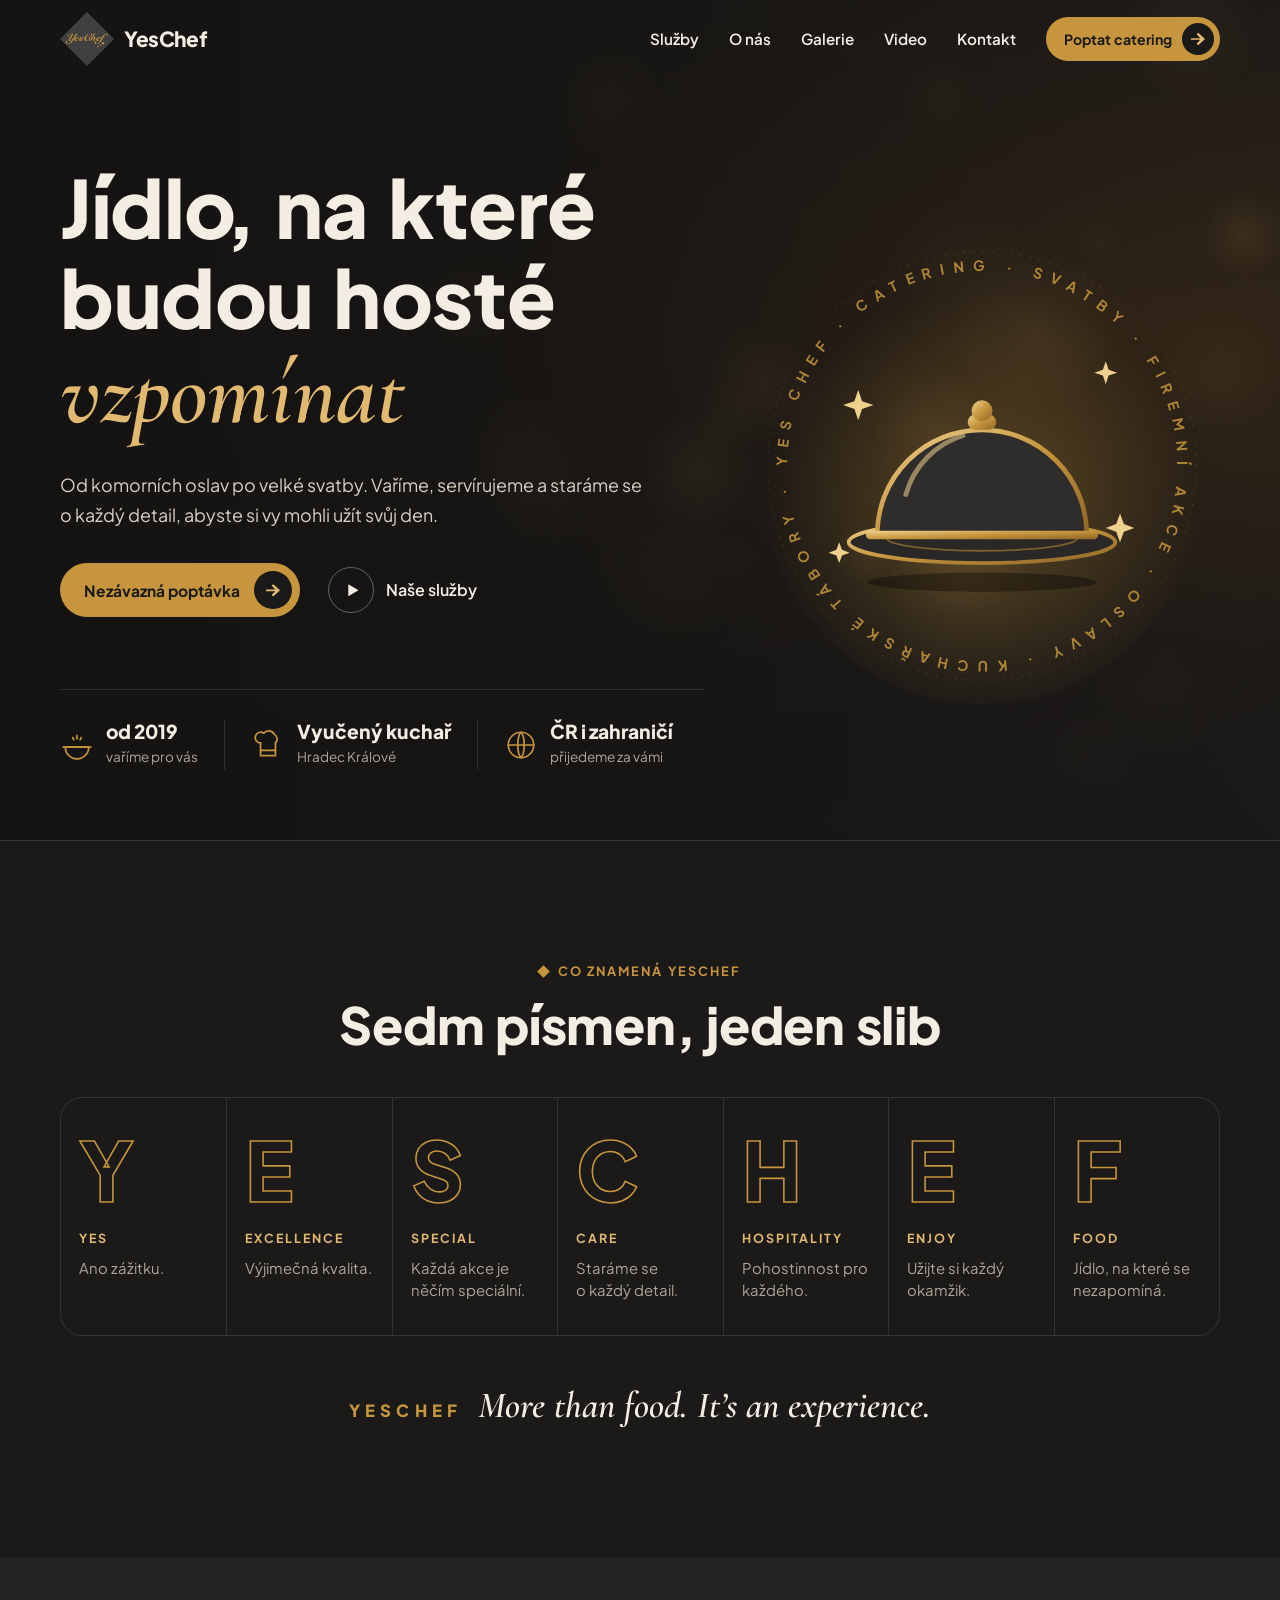
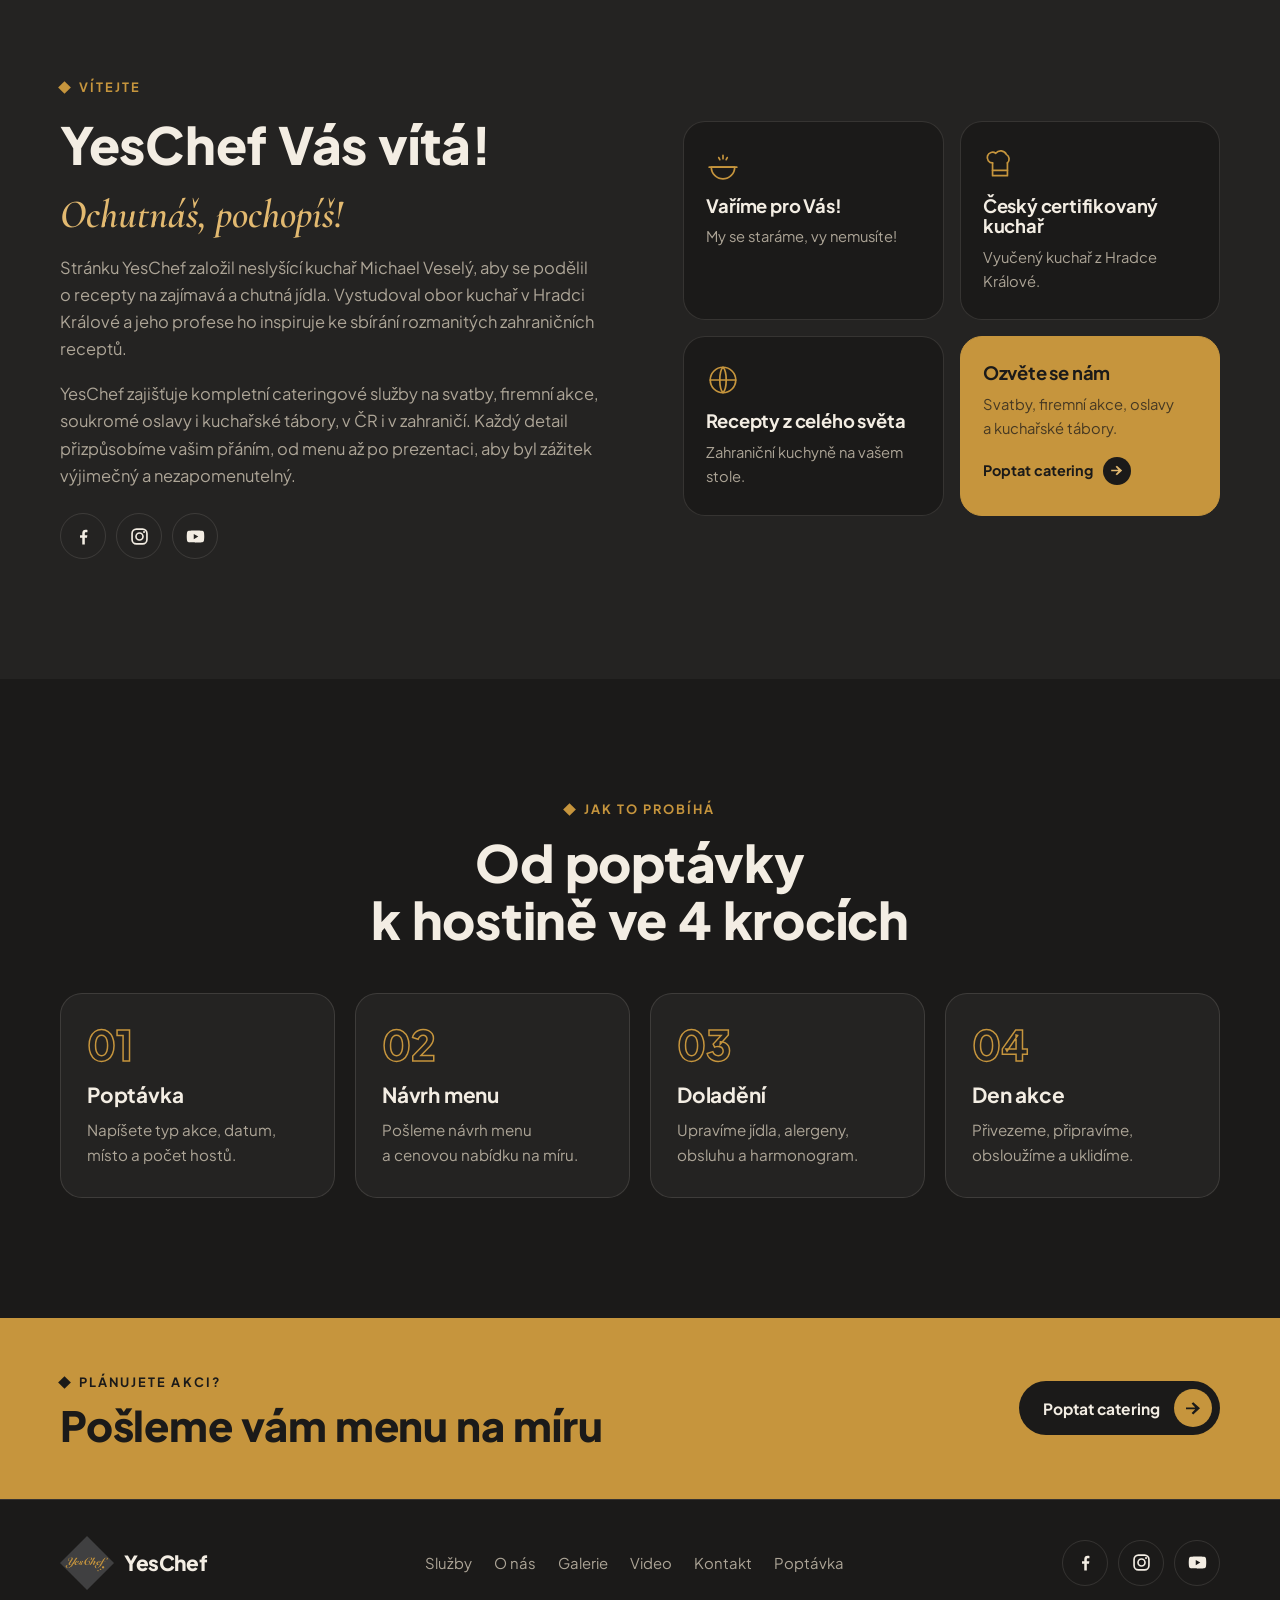
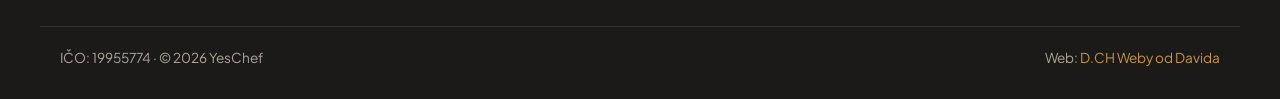
==== index.html @ bbd15ab7 "Add files via upload" ====
<!DOCTYPE html>
<html lang="cs">
<head>
<meta charset="UTF-8">
<meta name="viewport" content="width=device-width, initial-scale=1, viewport-fit=cover">
<title>YesChef – catering</title>
<meta name="description" content="YesChef – prémiový catering na svatby, firemní akce, soukromé oslavy a kuchařské tábory v ČR i v zahraničí. Šéfkuchař Michael Veselý.">
<link rel="icon" type="image/png" href="img/favicon.png">
<link rel="preconnect" href="https://fonts.googleapis.com">
<link rel="preconnect" href="https://fonts.gstatic.com" crossorigin>
<link rel="stylesheet" href="https://fonts.googleapis.com/css2?family=Plus+Jakarta+Sans:wght@400;500;600;700;800&family=Cormorant+Garamond:ital,wght@1,600&display=swap">
<link rel="stylesheet" href="style.css">
</head>
<body>
<header class="top" id="top">
  <div class="top-in">
    <a href="./" class="brand" aria-label="YesChef – úvod">
      <img src="img/logo.png" alt="YesChef logo" width="54" height="54">
      <span>YesChef</span>
    </a>
    <nav class="nav" id="nav">
      <a href="sluzby.html">Služby</a>
      <a href="o-nas.html">O&nbsp;nás</a>
      <a href="galerie.html">Galerie</a>
      <a href="video.html">Video</a>
      <a href="kontakt.html">Kontakt</a>
      <a href="poptavka.html" class="pill pill-sm nav-cta">Poptat catering <i class="arrow"></i></a>
    </nav>
    <button class="burger" id="burger" aria-label="Otevřít menu" aria-expanded="false" aria-controls="nav">
      <span></span><span></span><span></span>
    </button>
  </div>
</header>

<main>

  <!-- HERO -->
  <section class="hero" id="uvod">
    <canvas class="hero-glow" id="glow" aria-hidden="true"></canvas>
    <div class="hero-photo" role="img" aria-label="Raut YesChef"></div>
    <div class="hero-shade"></div>

    <div class="wrap hero-grid">
    <div class="hero-in">
      <h1>Jídlo<span class="comma">,</span> na které<br>budou hosté <span class="script">vzpomínat</span></h1>
      <p class="hero-lead">Od komorních oslav po velké svatby. Vaříme, servírujeme a&nbsp;staráme se o&nbsp;každý detail, abyste si vy mohli užít svůj den.</p>

      <div class="hero-actions">
        <a href="poptavka.html" class="pill">Nezávazná poptávka <i class="arrow"></i></a>
        <a href="sluzby.html" class="link-play"><span class="play"></span>Naše služby</a>
      </div>

      <ul class="stats">
        <li>
          <svg viewBox="0 0 32 32" aria-hidden="true"><path d="M5 18h22a11 11 0 0 1-22 0Z"/><path d="M16 7v3M12 9l1 2M20 9l-1 2M3 18h26"/></svg>
          <div><strong>od 2019</strong><span>vaříme pro vás</span></div>
        </li>
        <li>
          <svg viewBox="0 0 32 32" aria-hidden="true"><path d="M9 14a5 5 0 1 1 3-9 6 6 0 0 1 10 1 5 5 0 0 1 1 8"/><path d="M9 14v12h14V14"/><path d="M9 21h14"/></svg>
          <div><strong>Vyučený kuchař</strong><span>Hradec Králové</span></div>
        </li>
        <li>
          <svg viewBox="0 0 32 32" aria-hidden="true"><circle cx="16" cy="16" r="12"/><path d="M4 16h24M16 4c4 4 4 20 0 24M16 4c-4 4-4 20 0 24"/></svg>
          <div><strong>ČR i&nbsp;zahraničí</strong><span>přijedeme za vámi</span></div>
        </li>
      </ul>
    </div>

    <!-- Animovaná ilustrace: poklop se zvedá, z jídla stoupá pára -->
    <div class="hero-art" aria-hidden="true">
      <svg viewBox="0 0 500 500" class="art">
        <defs>
          <radialGradient id="artGlow" cx="50%" cy="55%" r="50%">
            <stop offset="0" stop-color="#C6953D" stop-opacity=".35"/>
            <stop offset="1" stop-color="#C6953D" stop-opacity="0"/>
          </radialGradient>
          <linearGradient id="artGold" x1="0" y1="0" x2="1" y2="1">
            <stop offset="0" stop-color="#F0D08F"/>
            <stop offset=".5" stop-color="#C6953D"/>
            <stop offset="1" stop-color="#8E6526"/>
          </linearGradient>
          <path id="ringPath" d="M250 250 m-205 0 a205 205 0 1 1 410 0 a205 205 0 1 1 -410 0"/>
        </defs>

        <circle cx="250" cy="270" r="230" fill="url(#artGlow)"/>

        <!-- Točící se nápis -->
        <g class="art-ring">
          <circle cx="250" cy="250" r="225" fill="none" stroke="#C6953D" stroke-opacity=".25" stroke-dasharray="2 8"/>
          <text font-family="Plus Jakarta Sans, Arial, sans-serif" font-size="15" font-weight="700" letter-spacing="7" fill="#C6953D" fill-opacity=".85">
            <textPath href="#ringPath" textLength="1270" lengthAdjust="spacing">YES CHEF · CATERING · SVATBY · FIREMNÍ AKCE · OSLAVY · KUCHAŘSKÉ TÁBORY · </textPath>
          </text>
        </g>

        <!-- Pára -->
        <g class="steam" fill="none" stroke="#F3EDE3" stroke-width="3" stroke-linecap="round">
          <path class="s1" d="M215 300 c-14 -22 14 -36 0 -58 c-14 -22 14 -36 0 -58"/>
          <path class="s2" d="M250 300 c-14 -22 14 -36 0 -58 c-14 -22 14 -36 0 -58"/>
          <path class="s3" d="M285 300 c-14 -22 14 -36 0 -58 c-14 -22 14 -36 0 -58"/>
        </g>

        <!-- Jídlo na talíři -->
        <g class="dish">
          <path d="M175 322 q75 -42 150 0 z" fill="url(#artGold)" opacity=".9"/>
          <circle cx="215" cy="312" r="7" fill="#F0D08F"/>
          <circle cx="252" cy="302" r="9" fill="#E2B970"/>
          <circle cx="288" cy="313" r="6" fill="#F0D08F"/>
          <path d="M232 300 q8 -16 18 -6 M262 296 q10 -14 18 -2" stroke="#7FA05A" stroke-width="3" fill="none" stroke-linecap="round"/>
        </g>

        <!-- Talíř -->
        <ellipse cx="250" cy="330" rx="140" ry="22" fill="#2a2827" stroke="url(#artGold)" stroke-width="4"/>
        <ellipse cx="250" cy="326" rx="100" ry="13" fill="none" stroke="#C6953D" stroke-opacity=".5" stroke-width="2"/>
        <ellipse cx="250" cy="372" rx="120" ry="10" fill="#000" opacity=".35"/>

        <!-- Poklop, který se zvedá -->
        <g class="cloche">
          <path d="M140 322 a110 110 0 0 1 220 0 z" fill="#2f2d2c" stroke="url(#artGold)" stroke-width="5" stroke-linejoin="round"/>
          <path d="M170 280 a90 90 0 0 1 60 -62" fill="none" stroke="#F0D08F" stroke-opacity=".55" stroke-width="5" stroke-linecap="round"/>
          <rect x="235" y="196" width="30" height="16" rx="8" fill="url(#artGold)"/>
          <circle cx="250" cy="192" r="11" fill="url(#artGold)"/>
          <rect x="128" y="318" width="244" height="9" rx="4.5" fill="url(#artGold)"/>
        </g>

        <!-- Třpytky -->
        <g fill="#F0D08F" class="sparks">
          <path class="k1" d="M120 170 l4 12 12 4 -12 4 -4 12 -4 -12 -12 -4 12 -4z"/>
          <path class="k2" d="M380 140 l3 9 9 3 -9 3 -3 9 -3 -9 -9 -3 9 -3z"/>
          <path class="k3" d="M395 300 l4 11 11 4 -11 4 -4 11 -4 -11 -11 -4 11 -4z"/>
          <path class="k4" d="M100 330 l3 8 8 3 -8 3 -3 8 -3 -8 -8 -3 8 -3z"/>
        </g>
      </svg>
    </div>
    </div>
  </section>

  <!-- YESCHEF: co znamená každé písmeno -->
  <section class="section acro" id="yeschef">
    <div class="wrap">
      <div class="head head-center">
        <p class="kicker">Co znamená YesChef</p>
        <h2>Sedm písmen, jeden slib</h2>
      </div>
      <ol class="ac-list">
        <li class="ac-item" style="--i:0">
          <span class="ac-letter" aria-hidden="true">Y</span>
          <span class="ac-word">Yes</span>
          <span class="ac-text">Ano zážitku.</span>
        </li>
        <li class="ac-item" style="--i:1">
          <span class="ac-letter" aria-hidden="true">E</span>
          <span class="ac-word">Excellence</span>
          <span class="ac-text">Výjimečná kvalita.</span>
        </li>
        <li class="ac-item" style="--i:2">
          <span class="ac-letter" aria-hidden="true">S</span>
          <span class="ac-word">Special</span>
          <span class="ac-text">Každá akce je něčím speciální.</span>
        </li>
        <li class="ac-item" style="--i:3">
          <span class="ac-letter" aria-hidden="true">C</span>
          <span class="ac-word">Care</span>
          <span class="ac-text">Staráme se o&nbsp;každý detail.</span>
        </li>
        <li class="ac-item" style="--i:4">
          <span class="ac-letter" aria-hidden="true">H</span>
          <span class="ac-word">Hospitality</span>
          <span class="ac-text">Pohostinnost pro každého.</span>
        </li>
        <li class="ac-item" style="--i:5">
          <span class="ac-letter" aria-hidden="true">E</span>
          <span class="ac-word">Enjoy</span>
          <span class="ac-text">Užijte si každý okamžik.</span>
        </li>
        <li class="ac-item" style="--i:6">
          <span class="ac-letter" aria-hidden="true">F</span>
          <span class="ac-word">Food</span>
          <span class="ac-text">Jídlo, na které se nezapomíná.</span>
        </li>
      </ol>
      <p class="ac-claim"><strong>YESCHEF</strong> <span>More than food. It’s an experience.</span></p>
    </div>
  </section>

  <!-- VÍTEJTE: informace z původního webu -->
  <section class="section section-dark" id="vitejte">
    <div class="wrap welcome">
      <div class="welcome-text">
        <p class="kicker">Vítejte</p>
        <h2>YesChef Vás vítá!</h2>
        <p class="welcome-slogan">Ochutnáš, pochopíš!</p>
        <p>Stránku YesChef založil neslyšící kuchař Michael Veselý, aby se podělil o&nbsp;recepty na zajímavá a&nbsp;chutná jídla. Vystudoval obor kuchař v&nbsp;Hradci Králové a&nbsp;jeho profese ho inspiruje ke sbírání rozmanitých zahraničních receptů.</p>
        <p>YesChef zajišťuje kompletní cateringové služby na svatby, firemní akce, soukromé oslavy i&nbsp;kuchařské tábory, v&nbsp;ČR i&nbsp;v&nbsp;zahraničí. Každý detail přizpůsobíme vašim přáním, od menu až po prezentaci, aby byl zážitek výjimečný a&nbsp;nezapomenutelný.</p>
        <div class="socials">
          <a href="https://www.facebook.com/YesChef.Czech/" target="_blank" rel="noopener" class="social" aria-label="Facebook" title="Facebook"><svg viewBox="0 0 24 24" aria-hidden="true"><path fill="currentColor" d="M13.5 21v-7.5h2.5l.4-3h-2.9V8.7c0-.9.3-1.5 1.5-1.5h1.5V4.5c-.3 0-1.2-.1-2.2-.1-2.2 0-3.7 1.3-3.7 3.8v2.3H8v3h2.6V21h2.9z"/></svg></a>
          <a href="https://www.instagram.com/yeschef_czech/" target="_blank" rel="noopener" class="social" aria-label="Instagram" title="Instagram"><svg viewBox="0 0 24 24" aria-hidden="true"><rect x="3.5" y="3.5" width="17" height="17" rx="5" fill="none" stroke="currentColor" stroke-width="1.9"/><circle cx="12" cy="12" r="4" fill="none" stroke="currentColor" stroke-width="1.9"/><circle cx="17.2" cy="6.8" r="1.2" fill="currentColor"/></svg></a>
          <a href="https://www.youtube.com/@yeschefczech7193" target="_blank" rel="noopener" class="social" aria-label="YouTube" title="YouTube"><svg viewBox="0 0 24 24" aria-hidden="true"><path fill="currentColor" d="M21.6 7.2c-.2-.9-.9-1.6-1.8-1.8C18.2 5 12 5 12 5s-6.2 0-7.8.4c-.9.2-1.6.9-1.8 1.8C2 8.8 2 12 2 12s0 3.2.4 4.8c.2.9.9 1.6 1.8 1.8 1.6.4 7.8.4 7.8.4s6.2 0 7.8-.4c.9-.2 1.6-.9 1.8-1.8.4-1.6.4-4.8.4-4.8s0-3.2-.4-4.8zM10 15V9l5.2 3L10 15z"/></svg></a>
        </div>
      </div>
      <div class="welcome-cards">
        <div class="wcard">
          <svg viewBox="0 0 32 32" aria-hidden="true"><path d="M5 18h22a11 11 0 0 1-22 0Z"/><path d="M16 7v3M12 9l1 2M20 9l-1 2M3 18h26"/></svg>
          <h3>Vaříme pro Vás!</h3>
          <p>My se staráme, vy nemusíte!</p>
        </div>
        <div class="wcard">
          <svg viewBox="0 0 32 32" aria-hidden="true"><path d="M9 14a5 5 0 1 1 3-9 6 6 0 0 1 10 1 5 5 0 0 1 1 8"/><path d="M9 14v12h14V14"/><path d="M9 21h14"/></svg>
          <h3>Český certifikovaný kuchař</h3>
          <p>Vyučený kuchař z&nbsp;Hradce Králové.</p>
        </div>
        <div class="wcard">
          <svg viewBox="0 0 32 32" aria-hidden="true"><circle cx="16" cy="16" r="12"/><path d="M4 16h24M16 4c4 4 4 20 0 24M16 4c-4 4-4 20 0 24"/></svg>
          <h3>Recepty z&nbsp;celého světa</h3>
          <p>Zahraniční kuchyně na vašem stole.</p>
        </div>
        <a href="poptavka.html" class="wcard wcard-gold">
          <h3>Ozvěte se nám</h3>
          <p>Svatby, firemní akce, oslavy a&nbsp;kuchařské tábory.</p>
          <span class="card-more">Poptat catering <i class="arrow"></i></span>
        </a>
      </div>
    </div>
  </section>

  <!-- JAK TO PROBÍHÁ -->
  <section class="section" id="postup">
    <div class="wrap">
      <div class="head head-center">
        <p class="kicker">Jak to probíhá</p>
        <h2>Od poptávky k&nbsp;hostině ve 4&nbsp;krocích</h2>
      </div>
      <ol class="steps">
        <li><span class="step-n">01</span><h3>Poptávka</h3><p>Napíšete typ akce, datum, místo a&nbsp;počet hostů.</p></li>
        <li><span class="step-n">02</span><h3>Návrh menu</h3><p>Pošleme návrh menu a&nbsp;cenovou nabídku na míru.</p></li>
        <li><span class="step-n">03</span><h3>Doladění</h3><p>Upravíme jídla, alergeny, obsluhu a&nbsp;harmonogram.</p></li>
        <li><span class="step-n">04</span><h3>Den akce</h3><p>Přivezeme, připravíme, obsloužíme a&nbsp;uklidíme.</p></li>
      </ol>
    </div>
  </section>

  <!-- VÝZVA K POPTÁVCE -->
  <section class="cta-strip">
    <div class="wrap cta-strip-in">
      <div>
        <p class="kicker">Plánujete akci?</p>
        <h2>Pošleme vám menu na míru</h2>
      </div>
      <a href="poptavka.html" class="pill">Poptat catering <i class="arrow"></i></a>
    </div>
  </section>

</main>

<footer class="foot">
  <div class="wrap foot-in">
    <a href="./" class="brand"><img src="img/logo.png" alt="YesChef" width="54" height="54"><span>YesChef</span></a>
    <nav class="foot-pages" aria-label="Stránky">
      <a href="sluzby.html">Služby</a>
      <a href="o-nas.html">O&nbsp;nás</a>
      <a href="galerie.html">Galerie</a>
      <a href="video.html">Video</a>
      <a href="kontakt.html">Kontakt</a>
      <a href="poptavka.html">Poptávka</a>
    </nav>
    <nav class="foot-links" aria-label="Sociální sítě">
      <a href="https://www.facebook.com/YesChef.Czech/" target="_blank" rel="noopener" class="social" aria-label="Facebook" title="Facebook"><svg viewBox="0 0 24 24" aria-hidden="true"><path fill="currentColor" d="M13.5 21v-7.5h2.5l.4-3h-2.9V8.7c0-.9.3-1.5 1.5-1.5h1.5V4.5c-.3 0-1.2-.1-2.2-.1-2.2 0-3.7 1.3-3.7 3.8v2.3H8v3h2.6V21h2.9z"/></svg></a>
      <a href="https://www.instagram.com/yeschef_czech/" target="_blank" rel="noopener" class="social" aria-label="Instagram" title="Instagram"><svg viewBox="0 0 24 24" aria-hidden="true"><rect x="3.5" y="3.5" width="17" height="17" rx="5" fill="none" stroke="currentColor" stroke-width="1.9"/><circle cx="12" cy="12" r="4" fill="none" stroke="currentColor" stroke-width="1.9"/><circle cx="17.2" cy="6.8" r="1.2" fill="currentColor"/></svg></a>
      <a href="https://www.youtube.com/@yeschefczech7193" target="_blank" rel="noopener" class="social" aria-label="YouTube" title="YouTube"><svg viewBox="0 0 24 24" aria-hidden="true"><path fill="currentColor" d="M21.6 7.2c-.2-.9-.9-1.6-1.8-1.8C18.2 5 12 5 12 5s-6.2 0-7.8.4c-.9.2-1.6.9-1.8 1.8C2 8.8 2 12 2 12s0 3.2.4 4.8c.2.9.9 1.6 1.8 1.8 1.6.4 7.8.4 7.8.4s6.2 0 7.8-.4c.9-.2 1.6-.9 1.8-1.8.4-1.6.4-4.8.4-4.8s0-3.2-.4-4.8zM10 15V9l5.2 3L10 15z"/></svg></a>
    </nav>
  </div>
  <div class="wrap foot-bottom">
    <p>IČO: 19955774 · © <span id="year">2026</span> YesChef</p>
    <p>Web: <a href="https://dchweby.cz" target="_blank" rel="noopener">D.CH Weby od Davida</a></p>
  </div>
</footer>

<script src="script.js"></script>
</body>
</html>
---- style.css ----
/* YesChef – prémiový catering. Barvy z loga: grafit a zlatá.
   Layout: hero přes celou šířku s fotkou, střídání tmavých pásů,
   zaoblená zlatá tlačítka se šipkou. Jeden tmavý vzhled. */
:root {
  --night: #1B1A19;      /* nejtmavší pozadí */
  --char: #242322;       /* sekce */
  --slate: #404041;      /* šedá z loga */
  --gold: #C6953D;       /* zlatá z loga */
  --gold-hi: #E2B970;
  --cream: #F3EDE3;      /* text */
  --muted: #ADA597;
  --line: rgba(243, 237, 227, .12);
  --font: "Plus Jakarta Sans", "Segoe UI", Roboto, Arial, sans-serif;
  --script: "Cormorant Garamond", Georgia, serif;
  --r: 22px;
  color-scheme: dark;
}

* { box-sizing: border-box; }
html { scroll-behavior: smooth; scroll-padding-top: 80px; }
body {
  margin: 0; background: var(--night); color: var(--cream);
  font-family: var(--font); font-size: 1rem; line-height: 1.65;
}
body::before {
  content: ""; position: fixed; inset: 0 0 auto;
  height: env(safe-area-inset-top, 0px); z-index: 60; background: var(--night);
}
img { max-width: 100%; display: block; }
a { color: inherit; }
h1, h2, h3 { margin: 0; line-height: 1.12; text-wrap: balance; font-weight: 800; letter-spacing: -.005em; }
h1 { font-size: clamp(2.6rem, 6.4vw, 5rem); }
h2 { font-size: clamp(2rem, 4.2vw, 3.2rem); }
h3 { font-size: 1.3rem; font-weight: 700; letter-spacing: -.01em; }
p { margin: 0; }

.wrap {
  max-width: 1200px; margin: 0 auto;
  padding-left: max(20px, env(safe-area-inset-left, 0px));
  padding-right: max(20px, env(safe-area-inset-right, 0px));
}
.script { font-family: var(--script); font-style: italic; font-weight: 600; color: var(--gold-hi); font-size: 1.15em; letter-spacing: 0; }
.kicker {
  display: inline-flex; align-items: center; gap: 10px;
  font-size: .8rem; font-weight: 700; letter-spacing: .16em; text-transform: uppercase; color: var(--gold);
}
.kicker::before { content: ""; width: 9px; height: 9px; background: var(--gold); transform: rotate(45deg); }

/* Tlačítka */
.pill {
  display: inline-flex; align-items: center; gap: 14px;
  padding: 8px 8px 8px 24px; border-radius: 999px; border: 0;
  background: var(--gold); color: var(--night);
  font: 700 .97rem/1 var(--font); text-decoration: none; cursor: pointer;
  transition: background .25s, transform .25s;
}
.pill .arrow {
  width: 38px; height: 38px; border-radius: 50%; background: var(--night);
  display: grid; place-items: center; flex: none; transition: transform .3s;
}
.pill .arrow::after {
  content: ""; width: 14px; height: 14px;
  background: var(--gold-hi);
  clip-path: polygon(0 44%, 66% 44%, 40% 16%, 52% 6%, 100% 50%, 52% 94%, 40% 84%, 66% 56%, 0 56%);
}
.pill:hover { background: var(--gold-hi); }
.pill:hover .arrow { transform: rotate(-45deg); }
.pill-sm { padding: 6px 6px 6px 18px; font-size: .88rem; gap: 10px; }
.pill-sm .arrow { width: 32px; height: 32px; }
.pill-ghost { background: transparent; color: var(--cream); border: 1px solid var(--line); }
.pill-ghost .arrow { background: var(--gold); }
.pill-ghost .arrow::after { background: var(--night); }
.pill-ghost:hover { background: rgba(243,237,227,.06); }
:focus-visible { outline: 2px solid var(--gold-hi); outline-offset: 3px; }

/* Hlavička */
.top {
  position: fixed; top: env(safe-area-inset-top, 0px); left: 0; right: 0; z-index: 50;
  border-bottom: 1px solid transparent;
  transition: background .3s, border-color .3s;
}
.top.scrolled { background: rgba(27, 26, 25, .9); backdrop-filter: blur(10px); border-color: var(--line); }
.top-in {
  max-width: 1200px; margin: 0 auto; padding-block: 12px;
  padding-left: max(20px, env(safe-area-inset-left, 0px));
  padding-right: max(20px, env(safe-area-inset-right, 0px));
  display: flex; align-items: center; justify-content: space-between; gap: 20px;
}
.brand { display: flex; align-items: center; gap: 10px; text-decoration: none; font-weight: 800; font-size: 1.3rem; letter-spacing: -.02em; }
.brand img { width: 54px; height: 54px; }
.nav { display: flex; align-items: center; gap: 30px; }
.nav a:not(.pill) { text-decoration: none; font-weight: 600; font-size: .95rem; transition: color .2s; }
.nav a:not(.pill):hover { color: var(--gold-hi); }
.burger { display: none; background: none; border: 0; padding: 8px; cursor: pointer; }
.burger span { display: block; width: 26px; height: 2px; background: var(--cream); margin: 6px 0; transition: transform .25s, opacity .25s; }

/* Hero */
.hero {
  position: relative; overflow: hidden; isolation: isolate;
  padding-block: clamp(130px, 18vh, 190px) 70px;
  background: radial-gradient(120% 90% at 85% 40%, #3a2a17 0%, #201c18 45%, var(--night) 75%);
}
.hero-glow { position: absolute; inset: 0; width: 100%; height: 100%; z-index: -3; }
.hero-photo {
  position: absolute; inset: 0; z-index: -2;
  background: url("img/hero.jpg") center / cover no-repeat;
}
.hero-shade {
  position: absolute; inset: 0; z-index: -1;
  background:
    linear-gradient(90deg, rgba(20,19,18,.94) 0%, rgba(20,19,18,.75) 42%, rgba(20,19,18,.15) 100%),
    linear-gradient(0deg, var(--night) 0%, transparent 30%);
}
.hero-grid { display: grid; grid-template-columns: 1.15fr .85fr; gap: 40px; align-items: center; }
.hero-in { display: grid; gap: 26px; justify-items: start; min-width: 0; }

/* Animovaná ilustrace v úvodu */
.hero-art { position: relative; width: 100%; max-width: 520px; justify-self: end; }
.art { width: 100%; height: auto; display: block; overflow: visible; }
.art-ring { transform-box: view-box; transform-origin: 250px 250px; animation: spin 40s linear infinite; }
.cloche { transform-box: fill-box; transform-origin: 100% 100%; animation: lift 6s ease-in-out infinite; }
.steam path { stroke-dasharray: 140; opacity: 0; animation: steam 6s ease-in-out infinite; }
.steam .s2 { animation-delay: .25s; }
.steam .s3 { animation-delay: .5s; }
.sparks path { transform-box: fill-box; transform-origin: center; animation: twinkle 3s ease-in-out infinite; }
.sparks .k2 { animation-delay: .8s; }
.sparks .k3 { animation-delay: 1.6s; }
.sparks .k4 { animation-delay: 2.2s; }
.art-logo {
  position: absolute; width: 22%; left: 4%; bottom: 6%;
  filter: drop-shadow(0 10px 24px rgba(0,0,0,.5));
  animation: float 5s ease-in-out infinite;
}
@keyframes spin { to { transform: rotate(360deg); } }
@keyframes lift {
  0%, 12%   { transform: translate(0, 0) rotate(0); }
  28%, 70%  { transform: translate(18px, -96px) rotate(14deg); }
  86%, 100% { transform: translate(0, 0) rotate(0); }
}
@keyframes steam {
  0%, 22%  { opacity: 0; transform: translateY(14px); stroke-dashoffset: 140; }
  40%      { opacity: .75; stroke-dashoffset: 0; }
  68%      { opacity: .5; transform: translateY(-34px); stroke-dashoffset: 0; }
  80%, 100%{ opacity: 0; transform: translateY(-50px); stroke-dashoffset: 0; }
}
@keyframes twinkle { 0%, 100% { transform: scale(.5); opacity: .3; } 50% { transform: scale(1.15); opacity: 1; } }
@keyframes float { 0%, 100% { transform: translateY(0); } 50% { transform: translateY(-10px); } }
.hero-in h1 { max-width: 13em; }
.tag {
  display: inline-flex; align-items: center; gap: 8px;
  padding: 7px 14px 7px 8px; border-radius: 999px;
  background: rgba(243,237,227,.08); border: 1px solid var(--line);
  font-size: .82rem; font-weight: 600;
}
.tag img { width: 18px; height: 18px; }
.hero-lead { font-size: 1.12rem; color: #D6CFC3; max-width: 34em; }
.hero-actions { display: flex; flex-wrap: wrap; align-items: center; gap: 28px; margin-top: 8px; }
.link-play { display: inline-flex; align-items: center; gap: 12px; font-weight: 600; text-decoration: none; }
.link-play .play {
  width: 46px; height: 46px; border-radius: 50%; border: 1px solid rgba(243,237,227,.35);
  display: grid; place-items: center; transition: border-color .2s;
}
.link-play .play::after { content: ""; width: 12px; height: 12px; background: var(--cream); clip-path: polygon(15% 0, 100% 50%, 15% 100%); margin-left: 3px; }
.link-play:hover .play { border-color: var(--gold); }

.stats {
  list-style: none; margin: 46px 0 0; padding: 30px 0 0;
  border-top: 1px solid var(--line);
  display: grid; grid-template-columns: repeat(3, auto); justify-content: start;
  width: 100%;
}
.stats li { display: flex; align-items: center; gap: 12px; padding-right: 26px; min-width: 0; }
.stats strong { white-space: nowrap; }
.stats li + li { padding-left: 26px; border-left: 1px solid var(--line); }
.stats svg { width: 34px; height: 34px; fill: none; stroke: var(--gold); stroke-width: 1.6; stroke-linecap: round; stroke-linejoin: round; flex: none; }
.stats strong { display: block; font-size: 1.2rem; font-weight: 800; line-height: 1.2; }
.stats span { font-size: .85rem; color: var(--muted); }

/* Místa pro fotky: když fotka chybí, je vidět popisek */
.ph, .card-img, .cta-photo {
  position: relative; overflow: hidden;
  background:
    radial-gradient(circle at 30% 30%, rgba(198,149,61,.28), transparent 60%),
    linear-gradient(160deg, #3b3836, #262422);
}
.ph::after, .card-img::after, .cta-photo::after {
  content: ""; position: absolute; inset: 0;
  background: var(--img, none) center / cover no-repeat;
  transition: transform .6s ease;
}
.ph span {
  position: absolute; inset: auto 16px 14px 16px;
  font-size: .82rem; color: var(--muted);
}

/* Sekce */
.section { padding-block: clamp(70px, 10vw, 120px); background: var(--night); }
.section-dark { background: var(--char); }
.head { display: grid; gap: 14px; justify-items: start; max-width: 620px; }
.head-center { justify-items: center; text-align: center; margin: 0 auto 44px; }
.head-row { display: flex; flex-wrap: wrap; align-items: end; justify-content: space-between; gap: 24px; margin-bottom: 46px; }
.head-note { color: var(--muted); max-width: 26em; }

/* Karty služeb */
.cards { display: grid; grid-template-columns: repeat(4, 1fr); gap: 20px; }
.card {
  text-decoration: none; border-radius: var(--r); overflow: hidden;
  background: var(--char); border: 1px solid var(--line);
  display: flex; flex-direction: column;
  transition: transform .35s, border-color .35s;
}
.card-img { aspect-ratio: 4 / 3.4; }
.card-body { padding: 22px 22px 24px; display: grid; gap: 8px; }
.card-body p { color: var(--muted); font-size: .93rem; }
.card-more { display: inline-flex; align-items: center; gap: 10px; margin-top: 8px; font-weight: 700; font-size: .9rem; color: var(--gold-hi); }
.card-more .arrow { width: 28px; height: 28px; border-radius: 50%; background: var(--gold); display: grid; place-items: center; transition: transform .3s; }
.card-more .arrow::after { content: ""; width: 11px; height: 11px; background: var(--night); clip-path: polygon(0 44%, 66% 44%, 40% 16%, 52% 6%, 100% 50%, 52% 94%, 40% 84%, 66% 56%, 0 56%); }
.card:hover { transform: translateY(-6px); border-color: rgba(198,149,61,.5); }
.card:hover .card-img::after { transform: scale(1.06); }
.card:hover .card-more .arrow { transform: rotate(-45deg); }

/* Menu */
.tabs { display: flex; flex-wrap: wrap; justify-content: center; gap: 8px; margin-bottom: 36px; }
.tab {
  padding: 12px 22px; border-radius: 999px; cursor: pointer;
  background: transparent; color: var(--cream); border: 1px solid var(--line);
  font: 600 .93rem/1 var(--font); transition: background .2s, color .2s, border-color .2s;
}
.tab:hover { border-color: var(--gold); }
.tab.active { background: var(--gold); color: var(--night); border-color: var(--gold); }
.menu-panel { max-width: 860px; margin: 0 auto; display: grid; }
.dish {
  display: grid; grid-template-columns: 120px auto 1fr auto; align-items: baseline; gap: 16px;
  padding-block: 20px; border-bottom: 1px solid var(--line);
}
.dish-course { font-size: .75rem; font-weight: 700; letter-spacing: .14em; text-transform: uppercase; color: var(--gold); }
.dish-name { font-size: 1.15rem; font-weight: 600; min-width: 0; }
.dish-dots { border-bottom: 2px dotted rgba(243,237,227,.18); transform: translateY(-5px); }
.dish-qty { color: var(--gold-hi); font-weight: 700; font-variant-numeric: tabular-nums; white-space: nowrap; }
.menu-note { text-align: center; color: var(--muted); font-size: .9rem; margin-top: 28px; }

/* O nás */
.about { display: grid; grid-template-columns: 1fr 1fr; gap: 70px; align-items: center; }
.about-media { position: relative; padding: 0 60px 60px 0; }
.ph-tall { aspect-ratio: 4 / 4.6; border-radius: var(--r); }
.ph-small {
  position: absolute; right: 0; bottom: 0; width: 46%; aspect-ratio: 1;
  border-radius: var(--r); border: 6px solid var(--night);
}
.about-badge {
  position: absolute; left: -18px; top: 30px;
  background: var(--gold); color: var(--night); border-radius: 18px;
  padding: 14px 20px; display: grid; line-height: 1; box-shadow: 0 16px 40px rgba(0,0,0,.4);
}
.about-badge strong { font-size: 1rem; font-weight: 800; }
.about-badge em { font-family: var(--script); font-size: 2.1rem; font-weight: 600; }
.about-text { display: grid; gap: 20px; justify-items: start; min-width: 0; }
.about-text > p:not(.kicker) { color: var(--muted); font-size: 1.05rem; }
.checks { list-style: none; padding: 0; margin: 4px 0 10px; display: grid; grid-template-columns: 1fr 1fr; gap: 14px 22px; }
.checks li { position: relative; padding-left: 30px; font-weight: 600; font-size: .95rem; }
.checks li::before {
  content: ""; position: absolute; left: 0; top: 3px; width: 20px; height: 20px; border-radius: 50%;
  background: var(--gold);
  -webkit-mask: radial-gradient(circle, #000 99%, transparent 100%);
}
.checks li::after {
  content: ""; position: absolute; left: 7px; top: 7px; width: 5px; height: 9px;
  border: solid var(--night); border-width: 0 2px 2px 0; transform: rotate(45deg);
}

/* Galerie */
.gallery { display: grid; grid-template-columns: repeat(4, 1fr); grid-auto-rows: 230px; gap: 16px; }
.gallery .ph { border-radius: var(--r); }
.gallery .ph:hover::after { transform: scale(1.05); }
.g1 { grid-column: span 2; grid-row: span 2; }
.g4 { grid-column: span 2; }

/* Kroky */
.steps { list-style: none; padding: 0; margin: 0; display: grid; grid-template-columns: repeat(4, 1fr); gap: 20px; counter-reset: s; }
.steps li {
  background: var(--char); border-radius: var(--r); padding: 30px 26px;
  display: grid; gap: 10px; align-content: start; border: 1px solid var(--line);
}
.step-n { font-size: 2.6rem; font-weight: 800; color: transparent; -webkit-text-stroke: 1.5px var(--gold); line-height: 1; margin-bottom: 8px; }
.steps p { color: var(--muted); font-size: .95rem; }

/* Poptávka */
.cta-band { position: relative; isolation: isolate; padding-block: clamp(70px, 10vw, 120px); overflow: hidden; background: var(--night); }
.cta-photo { position: absolute; inset: 0; z-index: -2; background: radial-gradient(80% 80% at 10% 20%, #3a2a17, var(--night) 70%); }
.cta-band::after { content: ""; position: absolute; inset: 0; z-index: -1; background: rgba(20,19,18,.78); }
.cta-in { display: grid; grid-template-columns: 1fr 1.25fr; gap: 60px; align-items: start; }
.cta-text { display: grid; gap: 18px; justify-items: start; min-width: 0; }
.cta-text > p:not(.kicker) { color: #D6CFC3; font-size: 1.05rem; }
.contact { list-style: none; padding: 0; margin: 10px 0 0; display: grid; gap: 14px; }
.contact span { display: block; font-size: .76rem; letter-spacing: .14em; text-transform: uppercase; color: var(--muted); }
.contact strong { font-size: 1.1rem; user-select: all; }
.form {
  background: rgba(36,35,34,.88); backdrop-filter: blur(6px);
  border: 1px solid var(--line); border-radius: var(--r); padding: 32px;
  display: grid; grid-template-columns: 1fr 1fr; gap: 16px;
}
.field { display: grid; gap: 6px; min-width: 0; }
.field-full { grid-column: 1 / -1; }
.field label { font-size: .84rem; font-weight: 600; color: var(--muted); }
.field input, .field select, .field textarea {
  width: 100%; padding: 13px 16px; border-radius: 14px;
  background: var(--night); color: var(--cream); border: 1px solid var(--line);
  font: 500 .97rem/1.4 var(--font); transition: border-color .2s;
}
.field input::placeholder, .field textarea::placeholder { color: #6f6a62; }
.field input:focus, .field select:focus, .field textarea:focus { border-color: var(--gold); outline: none; }
.field.error input, .field.error select { border-color: #E07A5F; }
.form-foot { display: flex; flex-wrap: wrap; align-items: center; gap: 18px; margin-top: 4px; }
.form-msg { font-size: .92rem; color: var(--gold-hi); }

/* Patička */
.foot { background: var(--night); border-top: 1px solid var(--line); }
.foot-in { display: flex; flex-wrap: wrap; align-items: center; justify-content: space-between; gap: 24px; padding-block: 36px; }
.foot-links { display: flex; flex-wrap: wrap; gap: 28px; }
.foot-links a { text-decoration: none; font-weight: 600; transition: color .2s; }
.foot-links a:hover { color: var(--gold-hi); }
.foot-bottom { display: flex; flex-wrap: wrap; justify-content: space-between; gap: 12px; padding-block: 20px 30px; border-top: 1px solid var(--line); font-size: .85rem; color: var(--muted); }
.foot-bottom a { color: var(--gold); text-decoration: none; }

/* Jemné vyjetí při scrollování (obsah je vidět i bez animace) */
.reveal { transform: translateY(26px); transition: transform .8s cubic-bezier(.2,.7,.2,1); }
.reveal.in { transform: none; }

/* Tablet */
@media (max-width: 1000px) {
  .hero-grid { grid-template-columns: 1fr; }
  .hero-art { max-width: 380px; justify-self: center; order: -1; margin-bottom: -10px; }
  .cards { grid-template-columns: 1fr 1fr; }
  .about, .cta-in { grid-template-columns: 1fr; gap: 50px; }
  .about-media { max-width: 560px; }
  .steps { grid-template-columns: 1fr 1fr; }
  .burger { display: block; }
  .nav {
    position: absolute; top: 100%; left: 0; right: 0;
    flex-direction: column; align-items: stretch; gap: 0;
    background: var(--night); border-bottom: 1px solid var(--line);
    padding: 6px max(20px, env(safe-area-inset-right, 0px)) 22px max(20px, env(safe-area-inset-left, 0px));
    display: none;
  }
  .nav.open { display: flex; }
  .top.menu-open { background: var(--night); }
  .nav a:not(.pill) { padding: 15px 0; border-bottom: 1px solid var(--line); font-size: 1.05rem; }
  .nav-cta { margin-top: 18px; align-self: flex-start; }
}

/* Údaje pod nadpisem: menší notebook */
@media (min-width: 1001px) and (max-width: 1180px) {
  .stats li { padding-right: 14px; gap: 10px; }
  .stats li + li { padding-left: 14px; }
  .stats svg { width: 28px; height: 28px; }
  .stats strong { font-size: 1.05rem; }
}

/* Údaje pod nadpisem: na užší obrazovce pod sebou */
@media (max-width: 760px) {
  .stats { grid-template-columns: 1fr; gap: 18px; }
  .stats li, .stats li + li { padding: 0; border: 0; }
}

/* Mobil */
@media (max-width: 640px) {
  .hero { padding-block: 120px 50px; }
  .hero-shade { background: linear-gradient(180deg, rgba(20,19,18,.7) 0%, rgba(20,19,18,.85) 60%, var(--night) 100%); }

  .cards { grid-template-columns: 1fr; }
  .dish { grid-template-columns: 1fr auto; gap: 4px 12px; }
  .dish-course { grid-column: 1 / -1; }
  .dish-dots { display: none; }
  .about-media { padding: 0 30px 40px 0; }
  .about-badge { left: -6px; }
  .checks { grid-template-columns: 1fr; }
  .gallery { grid-template-columns: 1fr 1fr; grid-auto-rows: 160px; }
  .g1, .g4 { grid-column: span 2; grid-row: span 1; }
  .steps { grid-template-columns: 1fr; }
  .form { grid-template-columns: 1fr; padding: 22px; }
}

@media (prefers-reduced-motion: reduce) {
  html { scroll-behavior: auto; }
  .reveal { transform: none; transition: none; }
  .pill, .pill .arrow, .card, .ph::after, .card-img::after { transition: none; }
}

/* ===== Podstránky ===== */

/* Aktivní položka v menu */
.nav a.active:not(.pill) { color: var(--gold-hi); }
.nav a.active:not(.pill)::after { content: ""; display: block; height: 2px; margin-top: 4px; background: var(--gold); border-radius: 2px; }
.nav-cta.active { background: var(--gold-hi); }

/* Záhlaví podstránky */
.page-hero {
  position: relative; overflow: hidden; isolation: isolate;
  padding-block: clamp(140px, 18vw, 190px) clamp(60px, 8vw, 90px);
  background: radial-gradient(110% 120% at 85% 20%, #3a2a17 0%, #201c18 45%, var(--night) 75%);
  border-bottom: 1px solid var(--line);
}
.page-hero .hero-shade { background: linear-gradient(90deg, rgba(20,19,18,.85) 0%, rgba(20,19,18,.3) 100%); }
.page-hero-in { display: grid; gap: 18px; justify-items: start; }
.page-hero h1 { font-size: clamp(2.3rem, 5.6vw, 4.2rem); max-width: 14em; }
.page-lead { font-size: 1.1rem; color: #D6CFC3; max-width: 36em; }
.crumbs { display: flex; flex-wrap: wrap; gap: 10px; font-size: .88rem; color: var(--muted); }
.crumbs a { text-decoration: none; color: var(--cream); }
.crumbs a:hover { color: var(--gold-hi); }

/* Výzva k poptávce */
.cta-strip { background: var(--gold); color: var(--night); }
.cta-strip-in { display: flex; flex-wrap: wrap; align-items: center; justify-content: space-between; gap: 24px; padding-block: 50px; }
.cta-strip .kicker { color: var(--night); }
.cta-strip .kicker::before { background: var(--night); }
.cta-strip h2 { margin-top: 8px; font-size: clamp(1.7rem, 3.4vw, 2.6rem); }
.cta-strip .pill { background: var(--night); color: var(--cream); }
.cta-strip .pill .arrow { background: var(--gold); }
.cta-strip .pill .arrow::after { background: var(--night); }
.cta-strip .pill:hover { background: #000; }

/* Poptávka jako samostatná stránka */
.cta-page { padding-block: clamp(60px, 8vw, 100px); }
.small-note { color: var(--muted); font-size: .95rem; }
.small-note a { color: var(--gold-hi); }

/* Kontakt */
.contact-grid { display: grid; grid-template-columns: repeat(3, 1fr); gap: 20px; }
.contact-card {
  display: grid; gap: 8px; align-content: start; min-width: 0;
  padding: 28px 26px; border-radius: var(--r);
  background: var(--char); border: 1px solid var(--line);
  text-decoration: none; transition: border-color .3s, transform .3s;
}
a.contact-card:hover { border-color: rgba(198,149,61,.55); transform: translateY(-4px); }
.contact-label { font-size: .76rem; font-weight: 700; letter-spacing: .14em; text-transform: uppercase; color: var(--gold); }
.contact-value { font-size: 1.3rem; font-weight: 800; letter-spacing: -.01em; overflow-wrap: anywhere; user-select: all; }
.contact-card p { color: var(--muted); font-size: .93rem; }

/* Patička: odkazy na stránky */
.foot-pages { display: flex; flex-wrap: wrap; gap: 8px 22px; }
.foot-pages a { text-decoration: none; color: var(--muted); font-size: .93rem; }
.foot-pages a:hover { color: var(--gold-hi); }

@media (max-width: 1000px) {
  .contact-grid { grid-template-columns: 1fr 1fr; }
  .nav a.active:not(.pill)::after { display: none; }
}
@media (max-width: 640px) {
  .page-hero { padding-block: 120px 50px; }
  .contact-grid { grid-template-columns: 1fr; }
  .cta-strip-in { padding-block: 40px; }
}

/* ===== Úvod: Vítejte (informace z původního webu) ===== */
.welcome { display: grid; grid-template-columns: 1.05fr 1fr; gap: 60px; align-items: center; }
.welcome-text { display: grid; gap: 18px; justify-items: start; min-width: 0; }
.welcome-text > p:not(.kicker):not(.welcome-slogan) { color: var(--muted); font-size: 1.03rem; max-width: 38em; }
.welcome-slogan { font-family: var(--script); font-style: italic; font-weight: 600; font-size: clamp(1.9rem, 3.4vw, 2.5rem); line-height: 1.1; color: var(--gold-hi); }
.socials { display: flex; flex-wrap: wrap; gap: 10px; margin-top: 6px; }
.social {
  padding: 10px 18px; border-radius: 999px; border: 1px solid var(--line);
  text-decoration: none; font-weight: 600; font-size: .9rem; transition: border-color .2s, color .2s;
}
.social:hover { border-color: var(--gold); color: var(--gold-hi); }
.welcome-cards { display: grid; grid-template-columns: 1fr 1fr; gap: 16px; }
.wcard {
  display: grid; gap: 8px; align-content: start; min-width: 0;
  padding: 26px 22px; border-radius: var(--r);
  background: var(--night); border: 1px solid var(--line); text-decoration: none;
}
.wcard svg { width: 34px; height: 34px; fill: none; stroke: var(--gold); stroke-width: 1.6; stroke-linecap: round; stroke-linejoin: round; margin-bottom: 6px; }
.wcard h3 { font-size: 1.15rem; }
.wcard p { color: var(--muted); font-size: .92rem; }
.wcard-gold { background: var(--gold); border-color: var(--gold); color: var(--night); transition: background .25s, transform .3s; }
.wcard-gold p { color: rgba(27,26,25,.75); }
.wcard-gold .card-more { color: var(--night); }
.wcard-gold .card-more .arrow { background: var(--night); }
.wcard-gold .card-more .arrow::after { background: var(--gold-hi); }
.wcard-gold:hover { background: var(--gold-hi); transform: translateY(-4px); }
.wcard-gold:hover .card-more .arrow { transform: rotate(-45deg); }

@media (max-width: 1000px) {
  .welcome { grid-template-columns: 1fr; gap: 40px; }
}
@media (max-width: 520px) {
  .welcome-cards { grid-template-columns: 1fr; }
}

/* Ikony sociálních sítí */
.social {
  width: 46px; height: 46px; padding: 0; display: grid; place-items: center;
  border-radius: 50%; color: var(--cream);
}
.social svg { width: 21px; height: 21px; display: block; }
.social:hover { background: var(--gold); border-color: var(--gold); color: var(--night); }
.foot-links { gap: 10px; }
.foot-links .social { border: 1px solid var(--line); }

/* Čárka v hlavním nadpisu blíž ke slovu (písmo ji má moc odsazenou) */
.hero h1 .comma { margin-left: -.14em; }

/* Větší mezery mezi slovy v nadpisech (tučné písmo je má moc malé) */
h1, h2 { word-spacing: .04em; }
.hero h1 { word-spacing: .07em; }

/* ===== Úvod: YESCHEF – co znamená každé písmeno ===== */
.acro { background: var(--night); border-top: 1px solid var(--line); }
.ac-list {
  list-style: none; margin: 0; padding: 0;
  display: grid; grid-template-columns: repeat(7, 1fr);
  border: 1px solid var(--line); border-radius: var(--r); overflow: hidden;
}
.ac-item {
  position: relative; display: grid; gap: 8px; align-content: start;
  padding: 30px 18px 34px; min-width: 0; isolation: isolate;
  transition: background .4s;
}
.ac-item + .ac-item { border-left: 1px solid var(--line); }
.ac-item::before {
  content: ""; position: absolute; inset: auto 0 0; height: 0; z-index: -1;
  background: linear-gradient(0deg, rgba(198,149,61,.22), transparent);
  transition: height .45s ease;
}
.ac-letter {
  font-size: clamp(3.4rem, 6.4vw, 5.6rem); font-weight: 800; line-height: 1;
  color: transparent; -webkit-text-stroke: 1.6px var(--gold);
  margin-bottom: 10px;
  transition: color .4s, transform .4s;
  animation: acGlow 9.8s ease-in-out infinite;
  animation-delay: calc(var(--i) * 1.4s);
}
.ac-word { font-size: .78rem; font-weight: 700; letter-spacing: .16em; text-transform: uppercase; color: var(--gold-hi); }
.ac-text { font-size: .93rem; color: var(--muted); line-height: 1.5; }
.ac-item:hover::before { height: 100%; }
.ac-item:hover .ac-letter { color: var(--gold); transform: translateY(-4px); animation-play-state: paused; }
.ac-item:hover .ac-text { color: var(--cream); }
@keyframes acGlow {
  0%, 6%, 100% { color: transparent; }
  3% { color: var(--gold); }
}
.ac-claim {
  margin-top: 40px; text-align: center;
  display: flex; flex-wrap: wrap; justify-content: center; align-items: baseline; gap: 6px 16px;
}
.ac-claim strong { font-size: 1.05rem; font-weight: 800; letter-spacing: .3em; color: var(--gold); }
.ac-claim span { font-family: var(--script); font-style: italic; font-weight: 600; font-size: clamp(1.6rem, 3.2vw, 2.3rem); color: var(--cream); }

@media (max-width: 1000px) {
  .ac-list { grid-template-columns: repeat(4, 1fr); }
  .ac-item:nth-child(5) { border-left: 0; }
  .ac-item:nth-child(n+5) { border-top: 1px solid var(--line); }
}
@media (max-width: 640px) {
  .ac-list { grid-template-columns: 1fr; }
  .ac-item {
    grid-template-columns: 64px 1fr; column-gap: 16px; row-gap: 2px;
    padding: 18px 20px; align-items: center;
  }
  .ac-item + .ac-item { border-left: 0; border-top: 1px solid var(--line); }
  .ac-letter { grid-row: span 2; font-size: 3rem; margin: 0; text-align: center; }
}

/* ===== Poptávka: informace o počtu osob a alergeny ===== */
.info-box {
  display: flex; gap: 16px; align-items: flex-start; margin-top: 8px;
  padding: 20px 22px; border-radius: var(--r);
  background: rgba(198,149,61,.12); border: 1px solid rgba(198,149,61,.45);
  max-width: 30em;
}
.info-box svg { width: 34px; height: 34px; flex: none; fill: none; stroke: var(--gold); stroke-width: 1.7; stroke-linecap: round; stroke-linejoin: round; }
.info-box strong { display: block; font-size: 1.15rem; font-weight: 800; color: var(--gold-hi); margin-bottom: 4px; }
.info-box p { color: #D6CFC3; font-size: .95rem; }

.allergens { border: 0; padding: 0; margin: 4px 0 0; min-width: 0; }
.allergens legend { padding: 0; font-size: .84rem; font-weight: 600; color: var(--muted); margin-bottom: 6px; }
.allergen-note { font-size: .9rem; color: #D6CFC3; margin-bottom: 12px; }
.chips { display: flex; flex-wrap: wrap; gap: 8px; }
.chip { position: relative; cursor: pointer; }
.chip input { position: absolute; opacity: 0; width: 1px; height: 1px; }
.chip span {
  display: inline-flex; align-items: center; gap: 8px;
  padding: 7px 13px 7px 7px; border-radius: 999px;
  background: var(--night); border: 1px solid var(--line);
  font-size: .86rem; font-weight: 500; transition: background .2s, border-color .2s, color .2s;
}
.chip b {
  width: 24px; height: 24px; border-radius: 50%; display: grid; place-items: center;
  background: rgba(198,149,61,.18); color: var(--gold-hi); font-size: .75rem; font-weight: 800;
  font-variant-numeric: tabular-nums;
}
.chip:hover span { border-color: var(--gold); }
.chip input:checked + span { background: var(--gold); border-color: var(--gold); color: var(--night); font-weight: 700; }
.chip input:checked + span b { background: var(--night); color: var(--gold-hi); }
.chip input:focus-visible + span { outline: 2px solid var(--gold-hi); outline-offset: 2px; }

/* Podnadpis psacím písmem (stránka Poptávka) */
.page-lead-script { font-family: var(--script); font-style: italic; font-weight: 600; font-size: clamp(1.8rem, 3.6vw, 2.6rem); line-height: 1.15; color: var(--gold-hi); }

/* ===== O nás: partneři a členství ===== */
.partners { display: grid; grid-template-columns: repeat(3, 1fr); gap: 20px; }
.pgroup { display: grid; gap: 12px; align-content: start; min-width: 0; }
.pgroup-head { padding: 0 4px 6px; border-bottom: 1px solid var(--line); margin-bottom: 4px; }
.pgroup-head h3 { font-size: 1.2rem; color: var(--gold-hi); }
.pgroup-head p { color: var(--muted); font-size: .9rem; margin-top: 4px; }
.pcard {
  display: grid; gap: 4px; padding: 20px 22px; border-radius: var(--r);
  background: var(--char); border: 1px solid var(--line); text-decoration: none; min-width: 0;
  transition: border-color .3s, transform .3s;
}
.pcard-name { font-weight: 800; font-size: 1.08rem; }
.pcard-desc { color: var(--muted); font-size: .9rem; }
.pcard-link { display: inline-flex; align-items: center; gap: 10px; margin-top: 8px; font-size: .85rem; font-weight: 700; color: var(--gold); overflow-wrap: anywhere; }
.pcard-link .arrow { width: 24px; height: 24px; border-radius: 50%; background: var(--gold); display: grid; place-items: center; flex: none; transition: transform .3s; }
.pcard-link .arrow::after { content: ""; width: 10px; height: 10px; background: var(--night); clip-path: polygon(0 44%, 66% 44%, 40% 16%, 52% 6%, 100% 50%, 52% 94%, 40% 84%, 66% 56%, 0 56%); }
.pcard:hover { border-color: rgba(198,149,61,.55); transform: translateY(-4px); }
.pcard:hover .pcard-link .arrow { transform: rotate(-45deg); }
.pgroup-member .pcard { background: linear-gradient(160deg, rgba(198,149,61,.16), var(--char) 70%); border-color: rgba(198,149,61,.4); }

@media (max-width: 1000px) { .partners { grid-template-columns: 1fr 1fr; } }
@media (max-width: 640px) { .partners { grid-template-columns: 1fr; } }

/* Loga partnerů */
.pcard-logo {
  display: grid; place-items: center; height: 96px; margin-bottom: 12px;
  border-radius: 14px; background: #F6F1E8; padding: 12px;
}
.pcard-logo img { max-height: 72px; max-width: 100%; width: auto; object-fit: contain; }
.pcard-logo-dark { background: var(--night); border: 1px solid var(--line); }
.pcard-logo-dark img { max-height: 64px; }
.pcard-logo img[src$="sumup.svg"] { height: 44px; }
.pcard-logo img[src$="cvak.png"] { height: 56px; }

/* Partneři: skupiny pod sebou, kartičky v rovných řadách se stejnou výškou */
.partners { grid-template-columns: 1fr; gap: 48px; }
.pgroup { grid-template-columns: repeat(3, 1fr); gap: 18px; align-items: stretch; }
.pgroup-head { grid-column: 1 / -1; display: flex; flex-wrap: wrap; align-items: baseline; gap: 6px 16px; }
.pgroup-head p { margin-top: 0; }
.pcard { display: flex; flex-direction: column; height: 100%; }
.pcard-link { margin-top: auto; padding-top: 10px; }
@media (max-width: 1000px) {
  .partners { grid-template-columns: 1fr; }
  .pgroup { grid-template-columns: repeat(2, 1fr); }
}
@media (max-width: 640px) {
  .pgroup { grid-template-columns: 1fr; }
}
@media (max-width: 1000px) { .pgroup { grid-template-columns: repeat(3, 1fr); } .pcard { padding: 18px; } }
@media (max-width: 760px)  { .pgroup { grid-template-columns: repeat(2, 1fr); } }
@media (max-width: 560px)  { .pgroup { grid-template-columns: 1fr; } }

/* ===== O nás: vzdělání a zkušenosti ===== */
.creds { display: grid; grid-template-columns: repeat(4, 1fr); gap: 18px; }
.cred {
  display: grid; gap: 10px; align-content: start; min-width: 0;
  padding: 26px 22px; border-radius: var(--r);
  background: var(--char); border: 1px solid var(--line);
  position: relative; overflow: hidden;
}
.cred::before { content: ""; position: absolute; left: 22px; right: 22px; top: 0; height: 2px; background: var(--gold); opacity: .7; }
.cred-tag { font-size: .74rem; font-weight: 700; letter-spacing: .14em; text-transform: uppercase; color: var(--gold); }
.cred h3 { font-size: 1.15rem; }
.cred p { color: var(--muted); font-size: .92rem; }
.cred-main { background: linear-gradient(160deg, rgba(198,149,61,.18), var(--char) 70%); border-color: rgba(198,149,61,.4); }
@media (max-width: 1000px) { .creds { grid-template-columns: repeat(2, 1fr); } }
@media (max-width: 560px) { .creds { grid-template-columns: 1fr; } }

/* ===== Video ===== */
.video-wrap { display: grid; gap: 26px; justify-items: center; }
.video {
  position: relative; width: 100%; max-width: 960px; aspect-ratio: 16 / 9;
  border-radius: var(--r); overflow: hidden; border: 1px solid var(--line);
  background:
    linear-gradient(0deg, rgba(20,19,18,.55), rgba(20,19,18,.15)),
    var(--thumb, none) center / cover no-repeat,
    radial-gradient(circle at 30% 30%, rgba(198,149,61,.3), transparent 60%),
    linear-gradient(160deg, #3b3836, #262422);
}
.video iframe { position: absolute; inset: 0; width: 100%; height: 100%; border: 0; }
.video-play { position: absolute; inset: 0; width: 100%; height: 100%; background: none; border: 0; cursor: pointer; display: grid; place-items: center; }
.video-btn {
  width: 88px; height: 88px; border-radius: 50%; background: var(--gold);
  display: grid; place-items: center; box-shadow: 0 14px 40px rgba(0,0,0,.45);
  transition: transform .3s, background .3s;
}
.video-btn::after { content: ""; width: 26px; height: 30px; background: var(--night); clip-path: polygon(10% 0, 100% 50%, 10% 100%); margin-left: 6px; }
.video-play:hover .video-btn { transform: scale(1.08); background: var(--gold-hi); }
.video-info { display: flex; flex-wrap: wrap; justify-content: center; gap: 14px; }
@media (max-width: 640px) { .video-btn { width: 66px; height: 66px; } .video-btn::after { width: 20px; height: 23px; } }

/* Obrázek v kartičkách Vzdělání a zkušenosti: zlatá ikona, a až bude fotka, překryje ji */
.cred { padding-top: 0; }
.cred::before { display: none; }
.cred-media {
  position: relative; margin: 0 -22px 8px; aspect-ratio: 16 / 10; overflow: hidden;
  display: grid; place-items: center;
  background:
    radial-gradient(circle at 50% 45%, rgba(198,149,61,.32), transparent 62%),
    linear-gradient(160deg, #35322f, #221f1d);
  border-bottom: 1px solid var(--line);
}
.cred-media svg {
  width: 38%; max-width: 110px; height: auto; fill: none;
  stroke: var(--gold-hi); stroke-width: 2; stroke-linecap: round; stroke-linejoin: round;
  filter: drop-shadow(0 6px 18px rgba(0,0,0,.4));
  transition: transform .5s ease;
}
.cred-media::after { content: ""; position: absolute; inset: 0; background: var(--img, none) center / cover no-repeat; }
.cred:hover .cred-media svg { transform: scale(1.08) rotate(-3deg); }

/* ===== O nás: ocenění ===== */
.award {
  display: flex; align-items: center; gap: 26px; margin-bottom: 22px;
  padding: 26px 30px; border-radius: var(--r);
  background: linear-gradient(120deg, rgba(198,149,61,.28), rgba(198,149,61,.06) 60%, var(--char));
  border: 1px solid rgba(198,149,61,.55);
}
.award-medal {
  flex: none; width: 92px; height: 92px; border-radius: 50%;
  display: grid; place-items: center; background: var(--gold);
  box-shadow: 0 12px 30px rgba(0,0,0,.35);
}
.award-medal svg { width: 60px; height: 60px; fill: none; stroke: var(--night); stroke-width: 2.6; stroke-linecap: round; stroke-linejoin: round; }
.award-text { display: grid; gap: 8px; min-width: 0; }
.award-text h3 { font-size: clamp(1.25rem, 2.4vw, 1.6rem); }
.award-text p { color: #D6CFC3; font-size: .97rem; max-width: 52em; }
@media (max-width: 640px) {
  .award { flex-direction: column; align-items: flex-start; padding: 22px; gap: 16px; }
  .award-medal { width: 72px; height: 72px; }
  .award-medal svg { width: 46px; height: 46px; }
}

/* ===== O nás: Napsali o nás ===== */
.press-grid { display: grid; grid-template-columns: repeat(4, 1fr); gap: 18px; }
.press {
  display: flex; flex-direction: column; gap: 10px; min-width: 0;
  padding: 24px 22px; border-radius: var(--r);
  background: var(--night); border: 1px solid var(--line); text-decoration: none;
  transition: border-color .3s, transform .3s;
}
.press-src { font-size: .74rem; font-weight: 700; letter-spacing: .12em; text-transform: uppercase; color: var(--gold); }
.press h3 { font-size: 1.12rem; line-height: 1.3; }
.press p { color: var(--muted); font-size: .92rem; }
.press .pcard-link { margin-top: auto; padding-top: 8px; }
.press:hover { border-color: rgba(198,149,61,.55); transform: translateY(-4px); }
.press:hover .pcard-link .arrow { transform: rotate(-45deg); }
@media (max-width: 1000px) { .press-grid { grid-template-columns: repeat(2, 1fr); } }
@media (max-width: 560px) { .press-grid { grid-template-columns: 1fr; } }

/* Video: popisek, aby bylo vidět, o čem video je, i bez náhledu */
.video {
  background:
    linear-gradient(0deg, rgba(20,19,18,.75) 0%, rgba(20,19,18,.1) 55%),
    var(--thumb, none) center / cover no-repeat,
    radial-gradient(circle at 70% 30%, rgba(198,149,61,.35), transparent 55%),
    repeating-linear-gradient(135deg, rgba(255,255,255,.02) 0 2px, transparent 2px 16px),
    linear-gradient(160deg, #3b3836, #1f1d1b);
}
.video-caption {
  position: absolute; left: clamp(16px, 3vw, 30px); bottom: clamp(16px, 3vw, 28px);
  display: flex; align-items: center; gap: 14px; text-align: left; color: var(--cream);
}
.video-logo img { width: 44px; height: 44px; }
.video-title { display: grid; font-weight: 800; font-size: clamp(1.05rem, 2.2vw, 1.5rem); line-height: 1.2; }
.video-title small { font-size: .72rem; font-weight: 700; letter-spacing: .16em; text-transform: uppercase; color: var(--gold); }
.video-hint {
  position: absolute; right: clamp(16px, 3vw, 28px); bottom: clamp(18px, 3vw, 32px);
  font-size: .85rem; font-weight: 600; color: #D6CFC3;
}
@media (max-width: 640px) { .video-hint { display: none; } .video-logo { display: none; } }
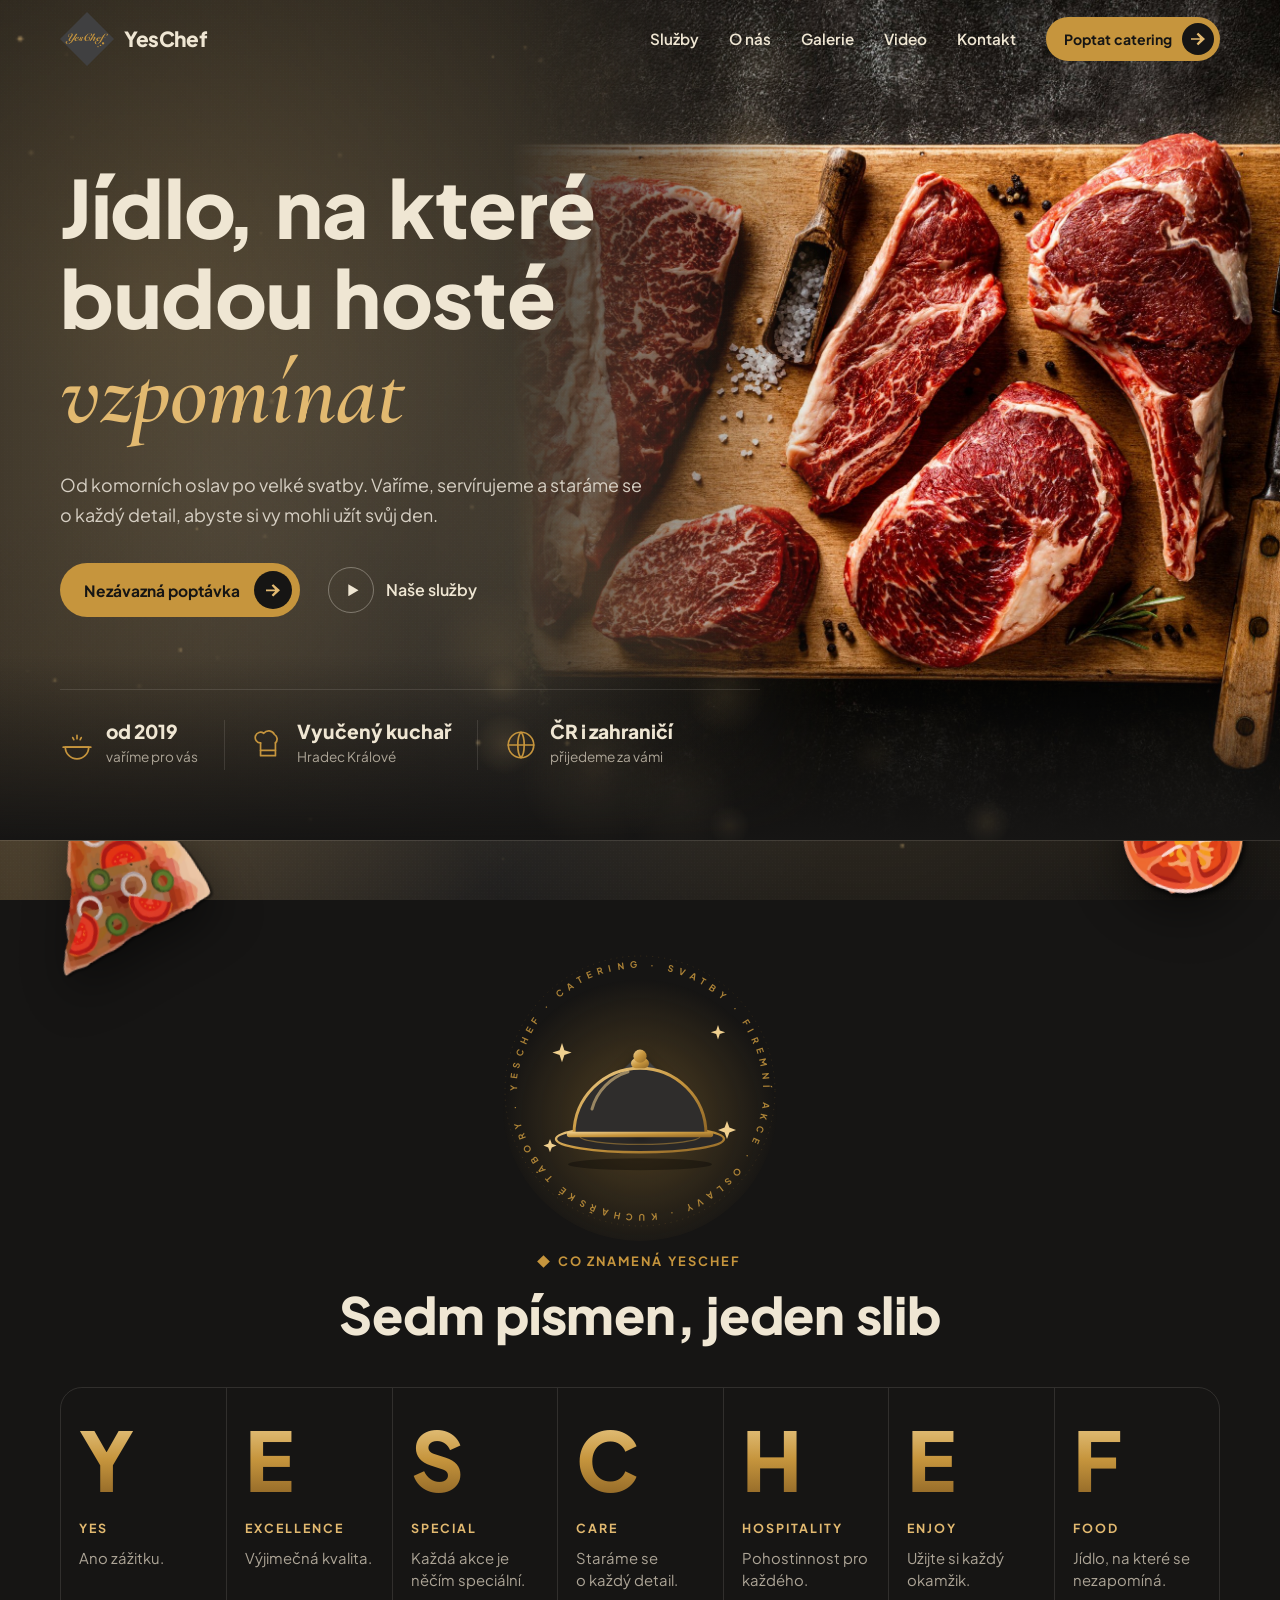
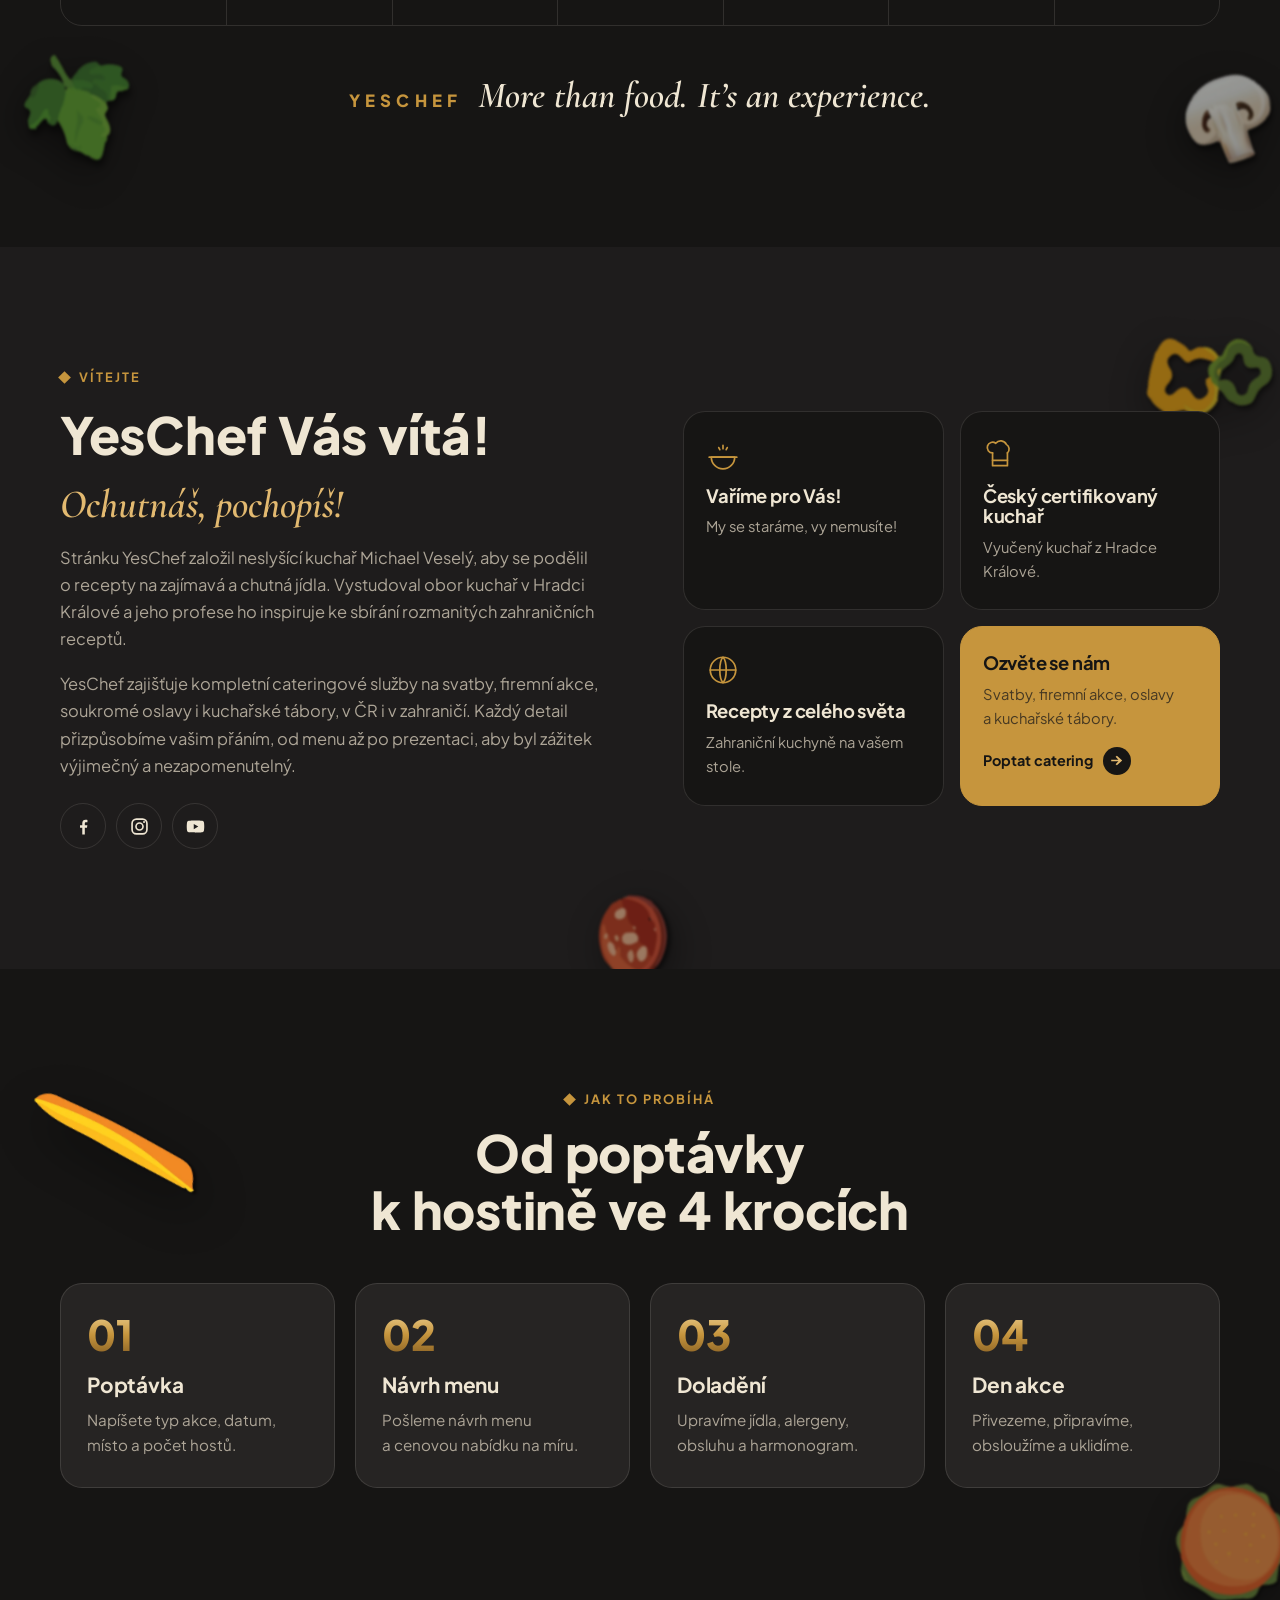
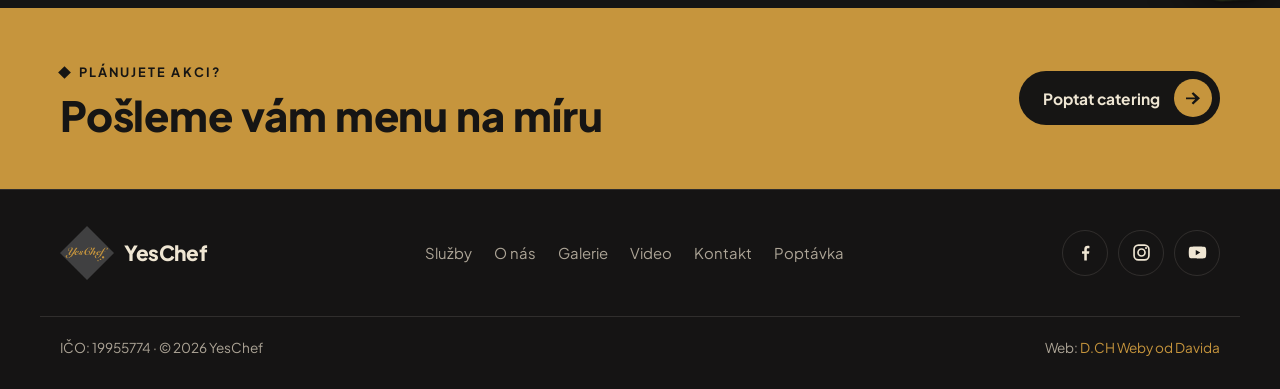
==== commit 7cf5869e: "0.1" ====
--- a/index.html
+++ b/index.html
@@ -35,7 +35,7 @@
 <main>
 
   <!-- HERO -->
-  <section class="hero" id="uvod">
+  <section class="hero hero-has-photo" id="uvod">
     <canvas class="hero-glow" id="glow" aria-hidden="true"></canvas>
     <div class="hero-photo" role="img" aria-label="Raut YesChef"></div>
     <div class="hero-shade"></div>
@@ -67,7 +67,14 @@
     </div>
 
     <!-- Animovaná ilustrace: poklop se zvedá, z jídla stoupá pára -->
-    <div class="hero-art" aria-hidden="true">
+
+    </div>
+  </section>
+
+  <!-- YESCHEF: co znamená každé písmeno -->
+  <section class="section acro" id="yeschef">
+    <div class="wrap">
+      <div class="hero-art acro-art" aria-hidden="true">
       <svg viewBox="0 0 500 500" class="art">
         <defs>
           <radialGradient id="artGlow" cx="50%" cy="55%" r="50%">
@@ -88,30 +95,17 @@
         <g class="art-ring">
           <circle cx="250" cy="250" r="225" fill="none" stroke="#C6953D" stroke-opacity=".25" stroke-dasharray="2 8"/>
           <text font-family="Plus Jakarta Sans, Arial, sans-serif" font-size="15" font-weight="700" letter-spacing="7" fill="#C6953D" fill-opacity=".85">
-            <textPath href="#ringPath" textLength="1270" lengthAdjust="spacing">YES CHEF · CATERING · SVATBY · FIREMNÍ AKCE · OSLAVY · KUCHAŘSKÉ TÁBORY · </textPath>
+            <textPath href="#ringPath" textLength="1270" lengthAdjust="spacing">YESCHEF · CATERING · SVATBY · FIREMNÍ AKCE · OSLAVY · KUCHAŘSKÉ TÁBORY · </textPath>
           </text>
-        </g>
-
-        <!-- Pára -->
-        <g class="steam" fill="none" stroke="#F3EDE3" stroke-width="3" stroke-linecap="round">
-          <path class="s1" d="M215 300 c-14 -22 14 -36 0 -58 c-14 -22 14 -36 0 -58"/>
-          <path class="s2" d="M250 300 c-14 -22 14 -36 0 -58 c-14 -22 14 -36 0 -58"/>
-          <path class="s3" d="M285 300 c-14 -22 14 -36 0 -58 c-14 -22 14 -36 0 -58"/>
-        </g>
-
-        <!-- Jídlo na talíři -->
-        <g class="dish">
-          <path d="M175 322 q75 -42 150 0 z" fill="url(#artGold)" opacity=".9"/>
-          <circle cx="215" cy="312" r="7" fill="#F0D08F"/>
-          <circle cx="252" cy="302" r="9" fill="#E2B970"/>
-          <circle cx="288" cy="313" r="6" fill="#F0D08F"/>
-          <path d="M232 300 q8 -16 18 -6 M262 296 q10 -14 18 -2" stroke="#7FA05A" stroke-width="3" fill="none" stroke-linecap="round"/>
         </g>
 
         <!-- Talíř -->
         <ellipse cx="250" cy="330" rx="140" ry="22" fill="#2a2827" stroke="url(#artGold)" stroke-width="4"/>
         <ellipse cx="250" cy="326" rx="100" ry="13" fill="none" stroke="#C6953D" stroke-opacity=".5" stroke-width="2"/>
         <ellipse cx="250" cy="372" rx="120" ry="10" fill="#000" opacity=".35"/>
+
+        <!-- Logo YesChef na talíři (odhalí se, když se zvedne poklop) -->
+        <image class="art-logo-in" href="img/logo.png" x="180" y="186" width="140" height="140"/>
 
         <!-- Poklop, který se zvedá -->
         <g class="cloche">
@@ -131,12 +125,6 @@
         </g>
       </svg>
     </div>
-    </div>
-  </section>
-
-  <!-- YESCHEF: co znamená každé písmeno -->
-  <section class="section acro" id="yeschef">
-    <div class="wrap">
       <div class="head head-center">
         <p class="kicker">Co znamená YesChef</p>
         <h2>Sedm písmen, jeden slib</h2>
--- a/style.css
+++ b/style.css
@@ -2,12 +2,14 @@
    Layout: hero přes celou šířku s fotkou, střídání tmavých pásů,
    zaoblená zlatá tlačítka se šipkou. Jeden tmavý vzhled. */
 :root {
-  --night: #1B1A19;      /* nejtmavší pozadí */
-  --char: #242322;       /* sekce */
+  --night: #161514;      /* uhlová – nejtmavší pozadí (paleta) */
+  --char: #262423;       /* tmavý grafit – sekce a kartičky (paleta) */
+  --bronze: #8E6526;     /* bronz – stíny zlaté (paleta) */
   --slate: #404041;      /* šedá z loga */
   --gold: #C6953D;       /* zlatá z loga */
   --gold-hi: #E2B970;
-  --cream: #F3EDE3;      /* text */
+  --cream: #EFE6D3;      /* text (mezi šampaňskou a bílou, dobře čitelný) */
+  --champagne: #E9DCC2;  /* šampaňská (paleta) */
   --muted: #ADA597;
   --line: rgba(243, 237, 227, .12);
   --font: "Plus Jakarta Sans", "Segoe UI", Roboto, Arial, sans-serif;
@@ -98,7 +100,7 @@
 .hero {
   position: relative; overflow: hidden; isolation: isolate;
   padding-block: clamp(130px, 18vh, 190px) 70px;
-  background: radial-gradient(120% 90% at 85% 40%, #3a2a17 0%, #201c18 45%, var(--night) 75%);
+  background: transparent;
 }
 .hero-glow { position: absolute; inset: 0; width: 100%; height: 100%; z-index: -3; }
 .hero-photo {
@@ -108,7 +110,7 @@
 .hero-shade {
   position: absolute; inset: 0; z-index: -1;
   background:
-    linear-gradient(90deg, rgba(20,19,18,.94) 0%, rgba(20,19,18,.75) 42%, rgba(20,19,18,.15) 100%),
+    linear-gradient(90deg, rgba(22,21,20,.72) 0%, rgba(22,21,20,.45) 42%, rgba(22,21,20,0) 100%),
     linear-gradient(0deg, var(--night) 0%, transparent 30%);
 }
 .hero-grid { display: grid; grid-template-columns: 1.15fr .85fr; gap: 40px; align-items: center; }
@@ -134,7 +136,7 @@
 @keyframes spin { to { transform: rotate(360deg); } }
 @keyframes lift {
   0%, 12%   { transform: translate(0, 0) rotate(0); }
-  28%, 70%  { transform: translate(18px, -96px) rotate(14deg); }
+  28%, 70%  { transform: translate(30px, -150px) rotate(16deg); }
   86%, 100% { transform: translate(0, 0) rotate(0); }
 }
 @keyframes steam {
@@ -194,8 +196,8 @@
 }
 
 /* Sekce */
-.section { padding-block: clamp(70px, 10vw, 120px); background: var(--night); }
-.section-dark { background: var(--char); }
+.section { padding-block: clamp(70px, 10vw, 120px); background: transparent; }
+.section-dark { background: rgba(38, 36, 35, .55); }
 .head { display: grid; gap: 14px; justify-items: start; max-width: 620px; }
 .head-center { justify-items: center; text-align: center; margin: 0 auto 44px; }
 .head-row { display: flex; flex-wrap: wrap; align-items: end; justify-content: space-between; gap: 24px; margin-bottom: 46px; }
@@ -285,9 +287,9 @@
 .steps p { color: var(--muted); font-size: .95rem; }
 
 /* Poptávka */
-.cta-band { position: relative; isolation: isolate; padding-block: clamp(70px, 10vw, 120px); overflow: hidden; background: var(--night); }
-.cta-photo { position: absolute; inset: 0; z-index: -2; background: radial-gradient(80% 80% at 10% 20%, #3a2a17, var(--night) 70%); }
-.cta-band::after { content: ""; position: absolute; inset: 0; z-index: -1; background: rgba(20,19,18,.78); }
+.cta-band { position: relative; isolation: isolate; padding-block: clamp(70px, 10vw, 120px); overflow: hidden; background: transparent; }
+.cta-photo { position: absolute; inset: 0; z-index: -2; background: transparent; }
+.cta-band::after { content: ""; position: absolute; inset: 0; z-index: -1; background: rgba(22,21,20,.35); }
 .cta-in { display: grid; grid-template-columns: 1fr 1.25fr; gap: 60px; align-items: start; }
 .cta-text { display: grid; gap: 18px; justify-items: start; min-width: 0; }
 .cta-text > p:not(.kicker) { color: #D6CFC3; font-size: 1.05rem; }
@@ -314,7 +316,7 @@
 .form-msg { font-size: .92rem; color: var(--gold-hi); }
 
 /* Patička */
-.foot { background: var(--night); border-top: 1px solid var(--line); }
+.foot { background: rgba(22,21,20,.7); border-top: 1px solid var(--line); }
 .foot-in { display: flex; flex-wrap: wrap; align-items: center; justify-content: space-between; gap: 24px; padding-block: 36px; }
 .foot-links { display: flex; flex-wrap: wrap; gap: 28px; }
 .foot-links a { text-decoration: none; font-weight: 600; transition: color .2s; }
@@ -397,10 +399,10 @@
 .page-hero {
   position: relative; overflow: hidden; isolation: isolate;
   padding-block: clamp(140px, 18vw, 190px) clamp(60px, 8vw, 90px);
-  background: radial-gradient(110% 120% at 85% 20%, #3a2a17 0%, #201c18 45%, var(--night) 75%);
+  background: transparent;
   border-bottom: 1px solid var(--line);
 }
-.page-hero .hero-shade { background: linear-gradient(90deg, rgba(20,19,18,.85) 0%, rgba(20,19,18,.3) 100%); }
+.page-hero .hero-shade { background: linear-gradient(90deg, rgba(22,21,20,.6) 0%, rgba(22,21,20,0) 100%); }
 .page-hero-in { display: grid; gap: 18px; justify-items: start; }
 .page-hero h1 { font-size: clamp(2.3rem, 5.6vw, 4.2rem); max-width: 14em; }
 .page-lead { font-size: 1.1rem; color: #D6CFC3; max-width: 36em; }
@@ -505,7 +507,7 @@
 .hero h1 { word-spacing: .07em; }
 
 /* ===== Úvod: YESCHEF – co znamená každé písmeno ===== */
-.acro { background: var(--night); border-top: 1px solid var(--line); }
+.acro { background: transparent; border-top: 1px solid var(--line); }
 .ac-list {
   list-style: none; margin: 0; padding: 0;
   display: grid; grid-template-columns: repeat(7, 1fr);
@@ -768,3 +770,147 @@
   font-size: .85rem; font-weight: 600; color: #D6CFC3;
 }
 @media (max-width: 640px) { .video-hint { display: none; } .video-logo { display: none; } }
+
+
+/* ===== Animované pozadí celého webu (barvy z palety YesChef) ===== */
+.bg-anim {
+  position: fixed; inset: 0; width: 100%; height: 100%;
+  z-index: -1; pointer-events: none; display: block;
+}
+/* jemné zrno přes pozadí, aby přechody nevypadaly ploše */
+body::after {
+  content: ""; position: fixed; inset: 0; z-index: -1; pointer-events: none; opacity: .5;
+  background-image: radial-gradient(rgba(233,220,194,.035) 1px, transparent 1px);
+  background-size: 3px 3px;
+}
+
+/* ===== Úvod s fotkou: fotka se pomalu přibližuje, přes ni plují zlatá světla ===== */
+.hero-has-photo .hero-art { display: none; }
+.hero-has-photo .hero-grid { grid-template-columns: 1fr; }
+.hero-has-photo .hero-photo {
+  background-position: 65% center;
+  animation: heroZoom 24s ease-in-out infinite alternate;
+  transform-origin: 70% 50%;
+}
+.hero-has-photo .hero-shade {
+  background:
+    linear-gradient(90deg, rgba(22,21,20,.92) 0%, rgba(22,21,20,.72) 38%, rgba(22,21,20,.15) 75%, rgba(22,21,20,.05) 100%),
+    linear-gradient(0deg, var(--night) 0%, transparent 28%);
+}
+/* zlatá světla nad fotkou */
+.hero-has-photo .hero-glow { z-index: 0; mix-blend-mode: screen; pointer-events: none; }
+.hero-has-photo .hero-grid { position: relative; z-index: 1; }
+@keyframes heroZoom {
+  from { transform: scale(1); }
+  to   { transform: scale(1.12) translateX(-1.5%); }
+}
+@media (max-width: 640px) {
+  .hero-has-photo .hero-photo { background-position: 70% center; }
+  .hero-has-photo .hero-shade {
+    background: linear-gradient(180deg, rgba(22,21,20,.6) 0%, rgba(22,21,20,.8) 55%, var(--night) 100%);
+  }
+}
+.hero-has-photo .hero-in { max-width: 700px; }
+.hero-has-photo .hero-in h1 { max-width: 11em; }
+
+/* Fotka v úvodu: prkénko s masem vpravo, vlevo tmavý kámen pod textem */
+.hero-has-photo .hero-photo {
+  background-color: #1a1817;
+  background-size: auto 112%;
+  background-position: right -4vw center;
+}
+.hero-has-photo .hero-shade {
+  background:
+    linear-gradient(90deg, rgba(22,21,20,.96) 0%, rgba(22,21,20,.82) 30%, rgba(22,21,20,.35) 55%, rgba(22,21,20,0) 80%),
+    linear-gradient(0deg, var(--night) 0%, transparent 25%);
+}
+@media (max-width: 1000px) {
+  .hero-has-photo .hero-photo { background-size: cover; background-position: 70% center; }
+}
+@media (max-width: 640px) {
+  .hero-has-photo .hero-shade {
+    background: linear-gradient(180deg, rgba(22,21,20,.55) 0%, rgba(22,21,20,.8) 55%, var(--night) 100%);
+  }
+}
+
+/* Na počítači je fotka jen v pravé části a doleva se rozplyne do tmy, text je na čistém pozadí */
+@media (min-width: 1001px) {
+  .hero-has-photo .hero-photo {
+    left: 40%; background-size: cover; background-position: 35% center;
+    -webkit-mask-image: linear-gradient(90deg, transparent 0%, #000 42%);
+            mask-image: linear-gradient(90deg, transparent 0%, #000 42%);
+  }
+  .hero-has-photo .hero-shade {
+    background: linear-gradient(0deg, var(--night) 0%, transparent 22%), linear-gradient(90deg, rgba(22,21,20,.35), transparent 60%);
+  }
+}
+
+/* Animace s poklopem nad sekcí YESCHEF */
+.acro-art { max-width: 300px; margin: -20px auto 10px; justify-self: auto; }
+@media (max-width: 640px) { .acro-art { max-width: 230px; } }
+
+/* ===== Plovoucí ilustrace jídla ===== */
+.has-deco { position: relative; overflow: hidden; }
+.has-deco > .wrap, .has-deco > .hero-grid { position: relative; z-index: 1; }
+.page-hero .page-hero-in { position: relative; z-index: 1; }
+.deco { position: absolute; inset: 0; z-index: 0; pointer-events: none; }
+.deco-item { position: absolute; width: var(--s); will-change: transform; }
+.deco-item img {
+  width: 100%; height: auto; display: block;
+  transform: rotate(var(--r, 0deg));
+  filter: drop-shadow(0 18px 24px rgba(0,0,0,.45));
+  animation: decoFloat 8s ease-in-out infinite;
+}
+.deco-d2 img { filter: drop-shadow(0 12px 18px rgba(0,0,0,.5)) blur(1.2px) brightness(.8); opacity: .75; }
+@keyframes decoFloat {
+  0%, 100% { transform: translateY(0) rotate(var(--r, 0deg)); }
+  50%      { transform: translateY(-16px) rotate(calc(var(--r, 0deg) + 6deg)); }
+}
+/* tablet a mobil: menší a jen některé */
+@media (max-width: 1000px) { .deco-item { width: calc(var(--s) * .7); } }
+@media (max-width: 640px)  {
+  .deco-item { width: calc(var(--s) * .5); }
+  .deco-hide-m { display: none; }
+  .deco-item img { opacity: .55; }
+}
+
+/* Logo pod poklopem: při zvednutí jemně zazáří */
+.art-logo-in { transform-box: fill-box; transform-origin: center bottom; animation: logoReveal 6s ease-in-out infinite; filter: drop-shadow(0 6px 10px rgba(0,0,0,.5)); }
+@keyframes logoReveal {
+  0%, 16%   { transform: scale(.85); opacity: 0; }
+  32%, 66%  { transform: scale(1); opacity: 1; }
+  84%, 100% { transform: scale(.85); opacity: 0; }
+}
+
+/* Oprava: obrysová písmena a čísla ukazovala čáry uvnitř (překrývající se tvary písma).
+   Místo obrysu je teď plná zlatá s přechodem, bez vnitřních čar. */
+.ac-letter, .step-n {
+  -webkit-text-stroke: 0;
+  color: transparent;
+  background: linear-gradient(180deg, #E9C987 0%, #C6953D 50%, #8E6526 100%);
+  -webkit-background-clip: text; background-clip: text;
+}
+.ac-letter { animation: acShine 9.8s ease-in-out infinite; animation-delay: calc(var(--i) * 1.4s); }
+.ac-item:hover .ac-letter { color: transparent; filter: brightness(1.3) drop-shadow(0 0 14px rgba(226,185,112,.45)); }
+@keyframes acShine {
+  0%, 8%, 100% { filter: brightness(.85); }
+  4%           { filter: brightness(1.45) drop-shadow(0 0 16px rgba(226,185,112,.55)); }
+}
+
+/* ===== Ilustrace jídla plavou jako medúza =====
+   Stáhne se (užší a vyšší) → vystřelí nahoru → roztáhne se (širší, plošší)
+   → pomalu klesá zpátky a přitom se kolébá do stran. */
+.deco-item img {
+  transform-origin: 50% 30%;
+  animation-name: jellyfish;
+  animation-timing-function: cubic-bezier(.45, 0, .55, 1);
+  animation-iteration-count: infinite;
+}
+@keyframes jellyfish {
+  0%   { transform: translate(0, 0)        rotate(var(--r, 0deg))                scale(1.08, .92); }
+  12%  { transform: translate(-3px, 6px)   rotate(calc(var(--r, 0deg) - 3deg))   scale(.86, 1.14); }
+  30%  { transform: translate(6px, -44px)  rotate(calc(var(--r, 0deg) + 5deg))   scale(.94, 1.06); }
+  45%  { transform: translate(8px, -54px)  rotate(calc(var(--r, 0deg) + 2deg))   scale(1.1, .9); }
+  70%  { transform: translate(-6px, -26px) rotate(calc(var(--r, 0deg) - 4deg))   scale(1.04, .96); }
+  100% { transform: translate(0, 0)        rotate(var(--r, 0deg))                scale(1.08, .92); }
+}
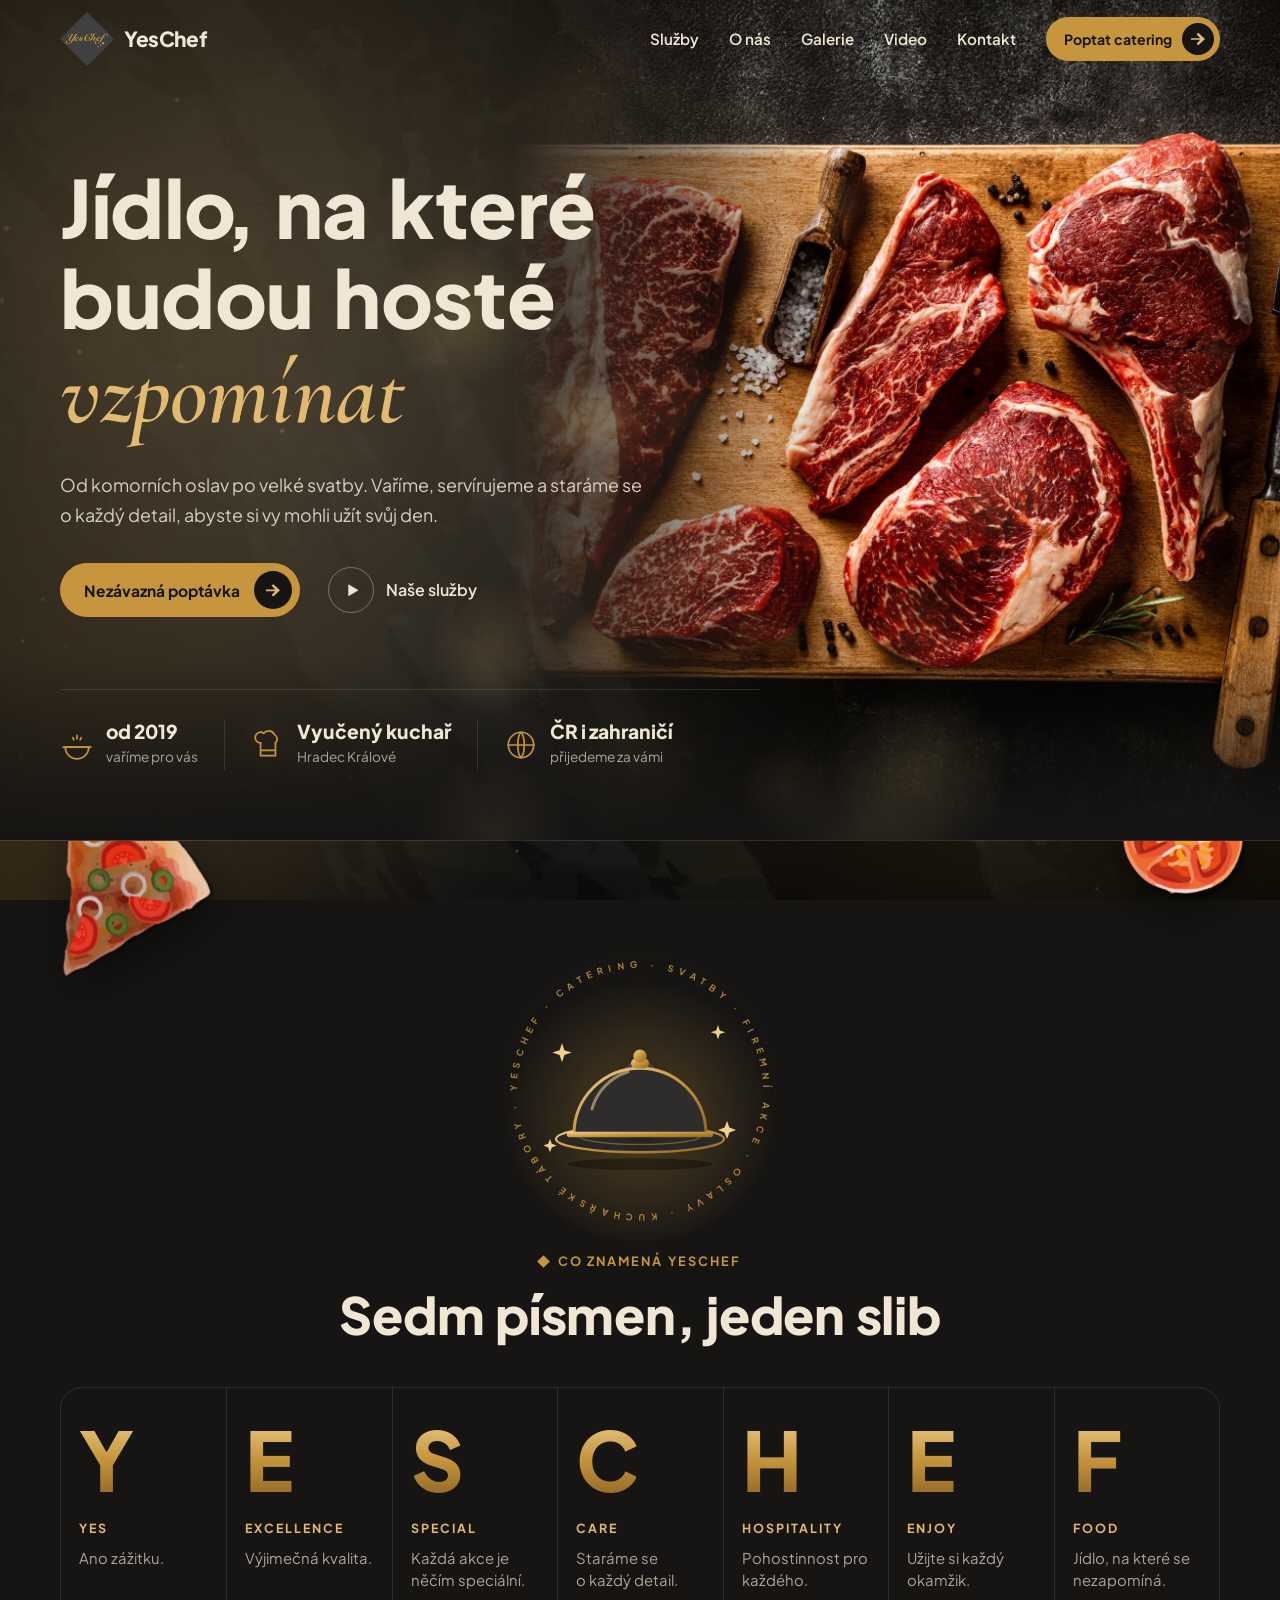
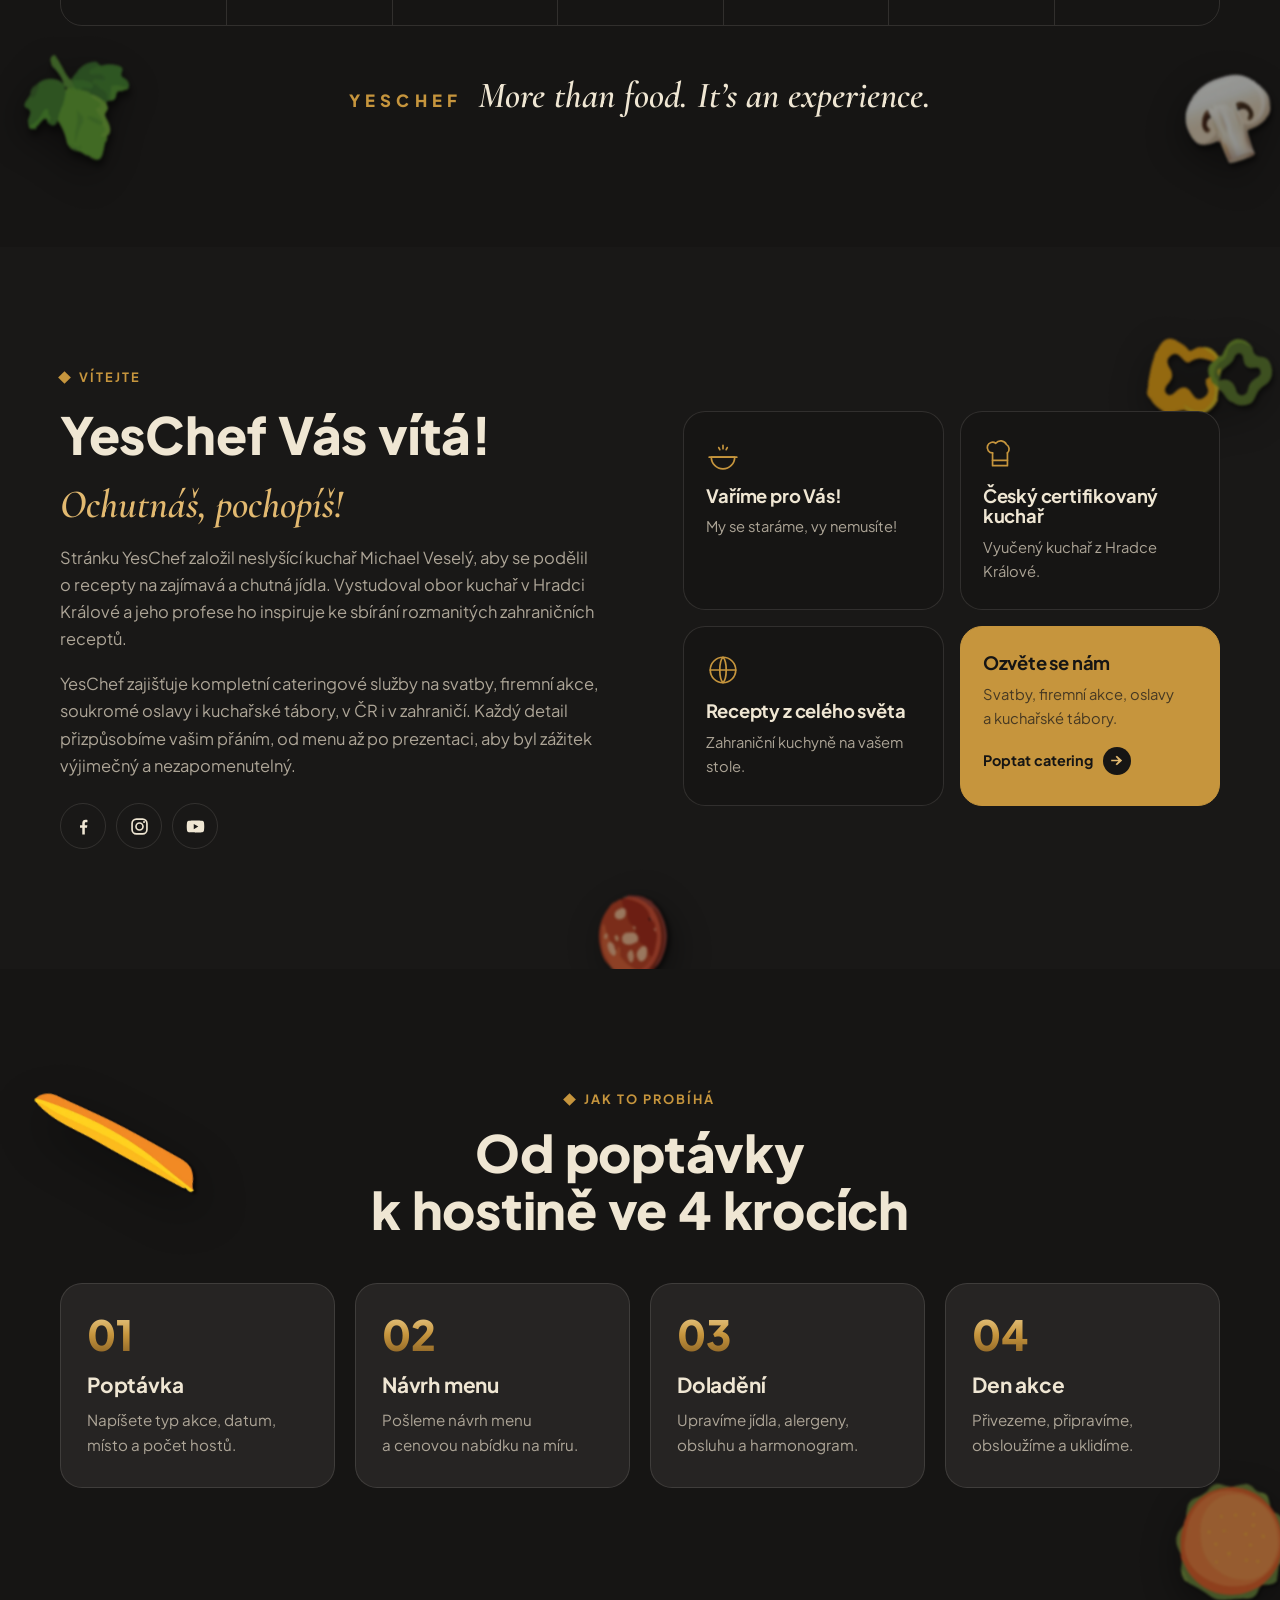
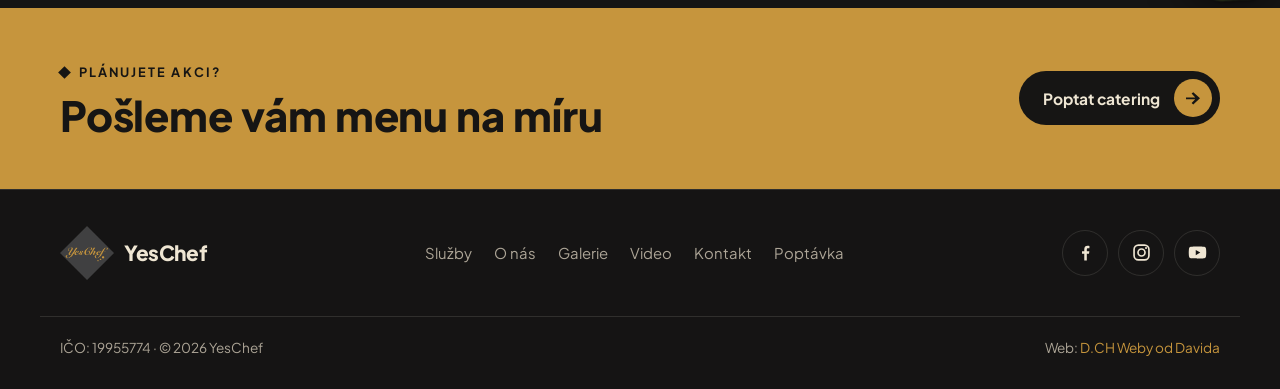
==== commit d8d16268: "0.2" ====
--- a/index.html
+++ b/index.html
@@ -11,7 +11,7 @@
 <link rel="stylesheet" href="https://fonts.googleapis.com/css2?family=Plus+Jakarta+Sans:wght@400;500;600;700;800&family=Cormorant+Garamond:ital,wght@1,600&display=swap">
 <link rel="stylesheet" href="style.css">
 </head>
-<body>
+<body data-pozadi="uvod">
 <header class="top" id="top">
   <div class="top-in">
     <a href="./" class="brand" aria-label="YesChef – úvod">
--- a/style.css
+++ b/style.css
@@ -914,3 +914,15 @@
   70%  { transform: translate(-6px, -26px) rotate(calc(var(--r, 0deg) - 4deg))   scale(1.04, .96); }
   100% { transform: translate(0, 0)        rotate(var(--r, 0deg))                scale(1.08, .92); }
 }
+
+/* Vlastní pozadí YesChef (tmavá břidlice od Michaela) pod animací */
+.bg-texture {
+  position: fixed; inset: 0; z-index: -2; pointer-events: none;
+  background: #1B1919 url("img/pozadi.webp") center / cover no-repeat;
+}
+
+/* Pozadí víc vidět: výraznější textura, průhlednější sekce */
+.bg-texture { filter: contrast(1.6) brightness(1.35); }
+.section-dark { background: rgba(38, 36, 35, .22); }
+.foot { background: rgba(22, 21, 20, .45); }
+.cta-band::after { background: rgba(22, 21, 20, .15); }
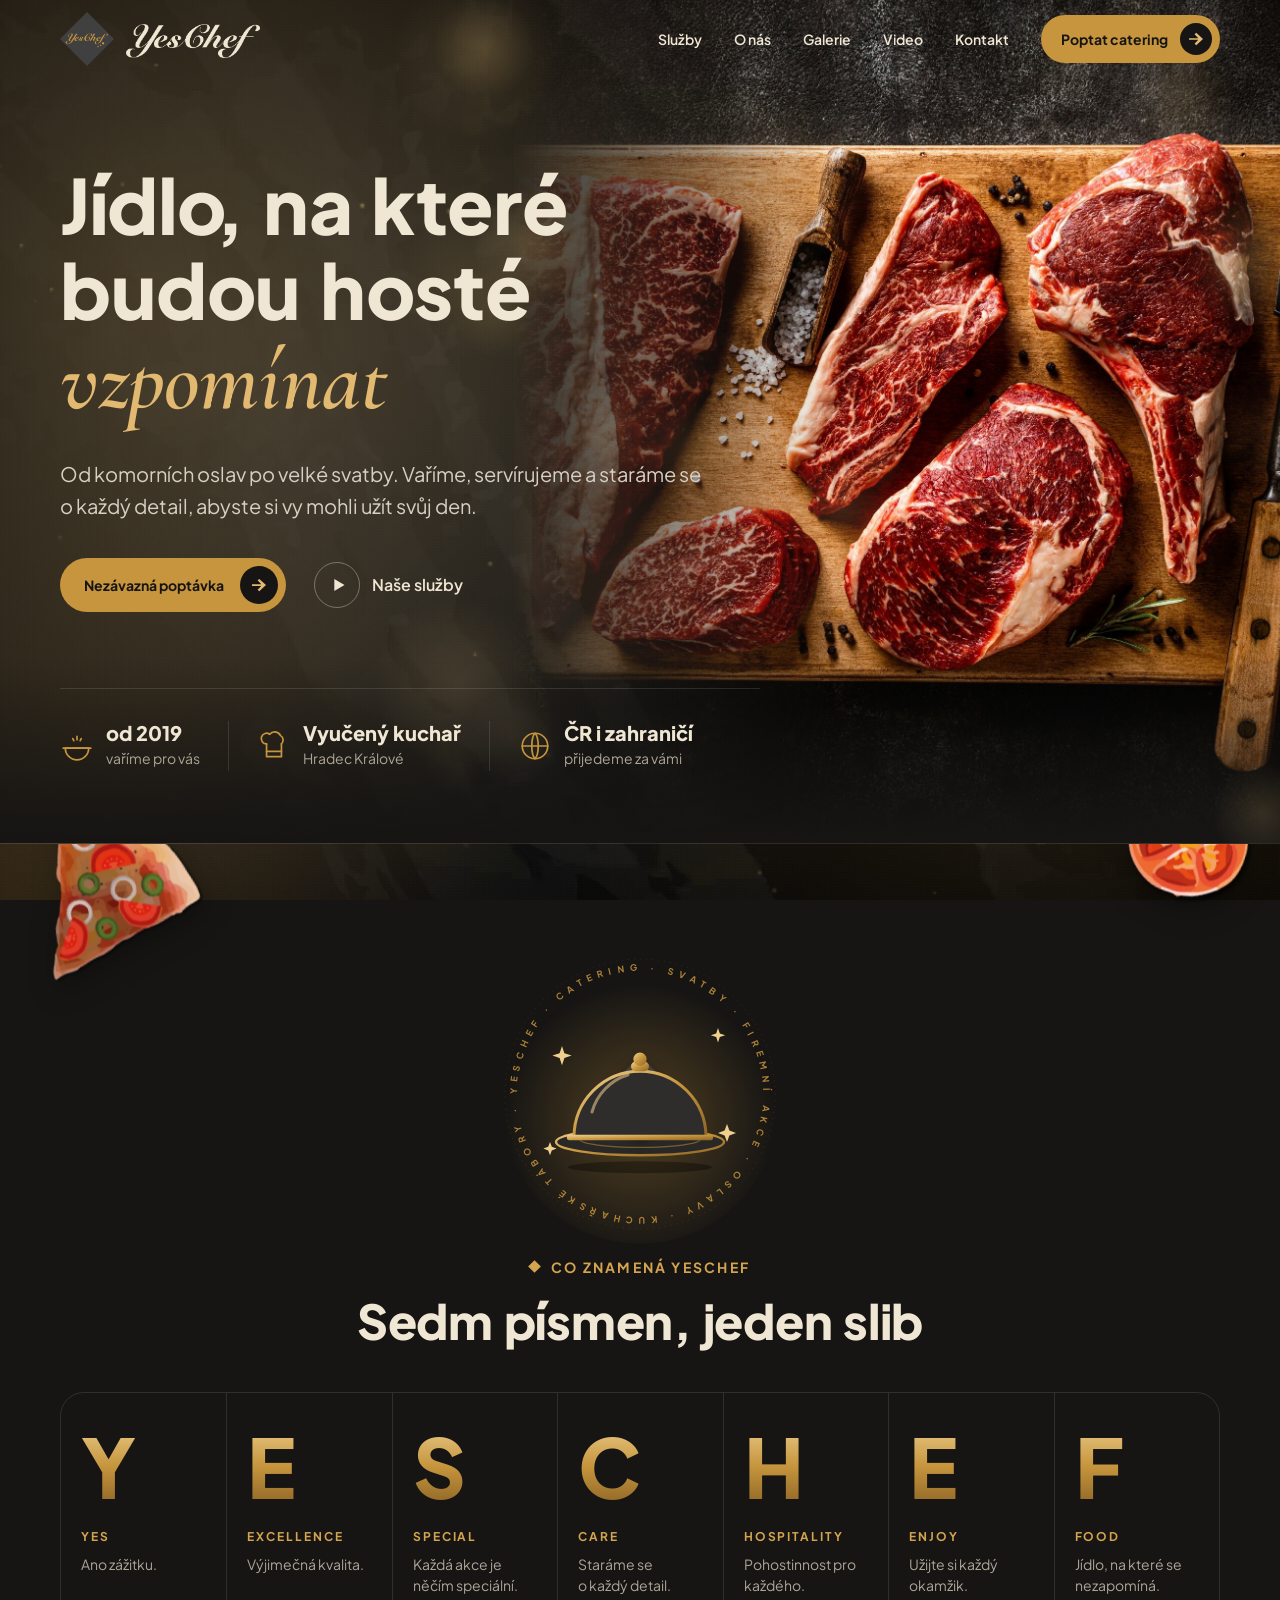
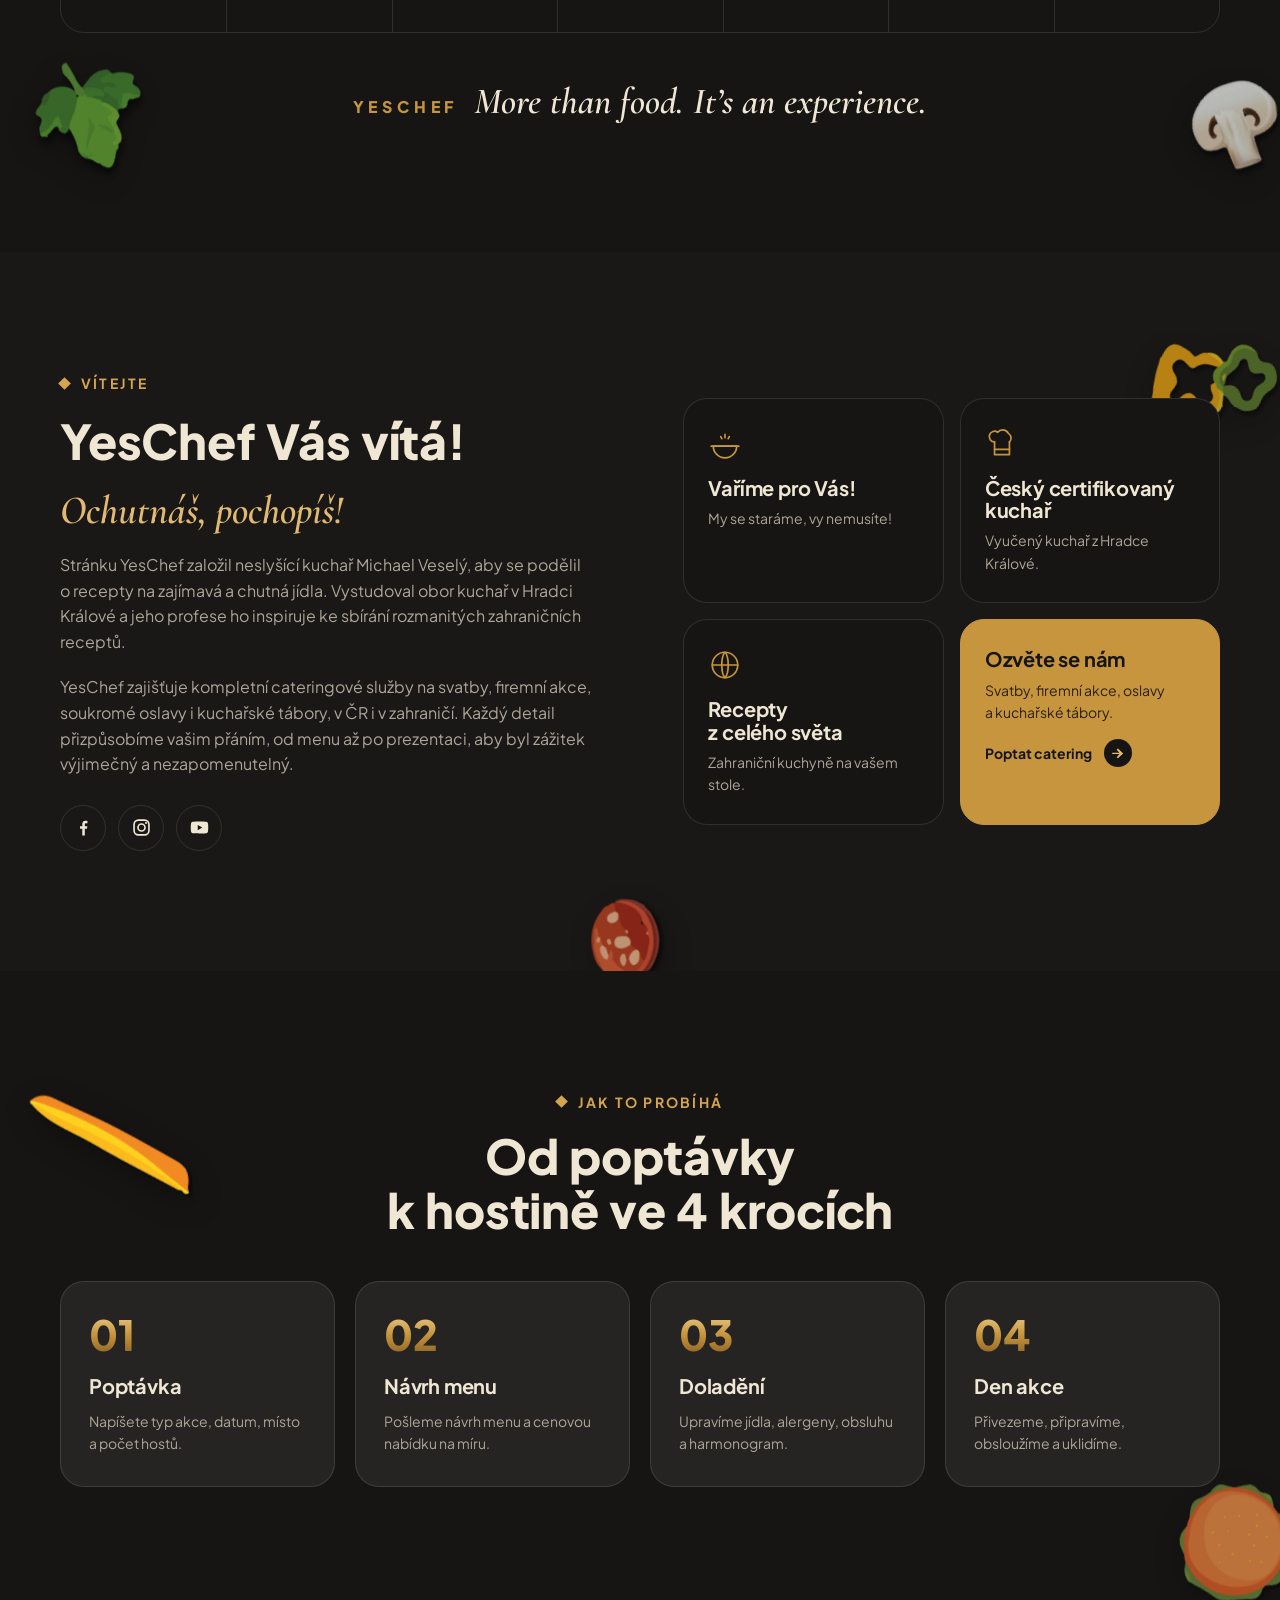
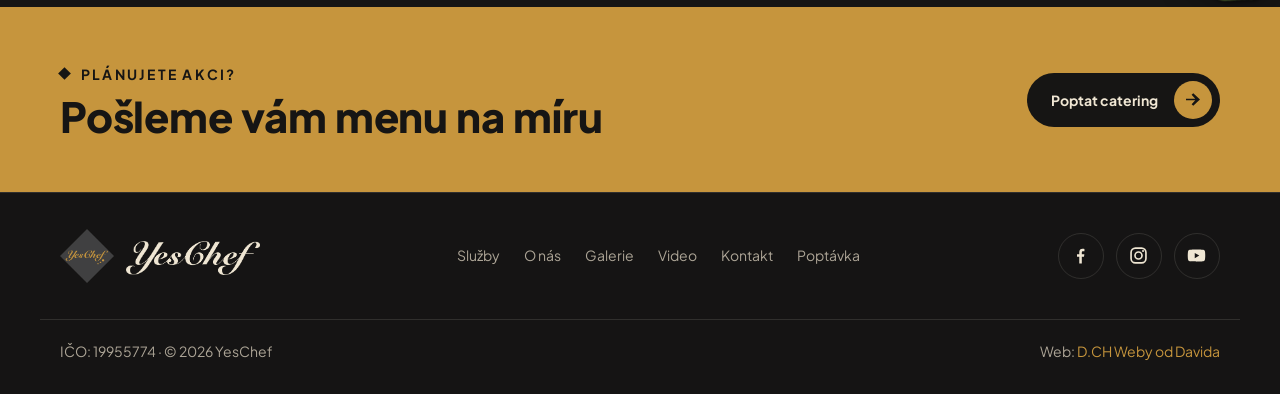
==== commit 29788b90: "0.4" ====
--- a/index.html
+++ b/index.html
@@ -8,7 +8,7 @@
 <link rel="icon" type="image/png" href="img/favicon.png">
 <link rel="preconnect" href="https://fonts.googleapis.com">
 <link rel="preconnect" href="https://fonts.gstatic.com" crossorigin>
-<link rel="stylesheet" href="https://fonts.googleapis.com/css2?family=Plus+Jakarta+Sans:wght@400;500;600;700;800&family=Cormorant+Garamond:ital,wght@1,600&display=swap">
+<link rel="stylesheet" href="https://fonts.googleapis.com/css2?family=Plus+Jakarta+Sans:wght@400;500;600;700;800&family=Cormorant+Garamond:ital,wght@1,600&family=Alex+Brush&display=swap">
 <link rel="stylesheet" href="style.css">
 </head>
 <body data-pozadi="uvod">
@@ -16,7 +16,7 @@
   <div class="top-in">
     <a href="./" class="brand" aria-label="YesChef – úvod">
       <img src="img/logo.png" alt="YesChef logo" width="54" height="54">
-      <span>YesChef</span>
+      <img class="brand-text" src="img/yeschef-napis.png" alt="YesChef" width="210" height="54">
     </a>
     <nav class="nav" id="nav">
       <a href="sluzby.html">Služby</a>
@@ -241,7 +241,7 @@
 
 <footer class="foot">
   <div class="wrap foot-in">
-    <a href="./" class="brand"><img src="img/logo.png" alt="YesChef" width="54" height="54"><span>YesChef</span></a>
+    <a href="./" class="brand"><img src="img/logo.png" alt="YesChef" width="54" height="54"><img class="brand-text" src="img/yeschef-napis.png" alt="YesChef" width="210" height="54"></a>
     <nav class="foot-pages" aria-label="Stránky">
       <a href="sluzby.html">Služby</a>
       <a href="o-nas.html">O&nbsp;nás</a>
--- a/style.css
+++ b/style.css
@@ -14,7 +14,7 @@
   --line: rgba(243, 237, 227, .12);
   --font: "Plus Jakarta Sans", "Segoe UI", Roboto, Arial, sans-serif;
   --script: "Cormorant Garamond", Georgia, serif;
-  --r: 22px;
+  --r: 24px;
   color-scheme: dark;
 }
 
@@ -22,7 +22,7 @@
 html { scroll-behavior: smooth; scroll-padding-top: 80px; }
 body {
   margin: 0; background: var(--night); color: var(--cream);
-  font-family: var(--font); font-size: 1rem; line-height: 1.65;
+  font-family: var(--font); font-size: 1rem; line-height: 1.6;
 }
 body::before {
   content: ""; position: fixed; inset: 0 0 auto;
@@ -31,9 +31,9 @@
 img { max-width: 100%; display: block; }
 a { color: inherit; }
 h1, h2, h3 { margin: 0; line-height: 1.12; text-wrap: balance; font-weight: 800; letter-spacing: -.005em; }
-h1 { font-size: clamp(2.6rem, 6.4vw, 5rem); }
-h2 { font-size: clamp(2rem, 4.2vw, 3.2rem); }
-h3 { font-size: 1.3rem; font-weight: 700; letter-spacing: -.01em; }
+h1 { font-size: clamp(2.5rem, 6.4vw, 4.75rem); }
+h2 { font-size: clamp(2rem, 4.2vw, 3rem); }
+h3 { font-size: 1.25rem; font-weight: 700; letter-spacing: -.01em; }
 p { margin: 0; }
 
 .wrap {
@@ -43,17 +43,17 @@
 }
 .script { font-family: var(--script); font-style: italic; font-weight: 600; color: var(--gold-hi); font-size: 1.15em; letter-spacing: 0; }
 .kicker {
-  display: inline-flex; align-items: center; gap: 10px;
-  font-size: .8rem; font-weight: 700; letter-spacing: .16em; text-transform: uppercase; color: var(--gold);
+  display: inline-flex; align-items: center; gap: 12px;
+  font-size: .875rem; font-weight: 700; letter-spacing: .16em; text-transform: uppercase; color: var(--gold);
 }
 .kicker::before { content: ""; width: 9px; height: 9px; background: var(--gold); transform: rotate(45deg); }
 
 /* Tlačítka */
 .pill {
-  display: inline-flex; align-items: center; gap: 14px;
-  padding: 8px 8px 8px 24px; border-radius: 999px; border: 0;
+  display: inline-flex; align-items: center; gap: 16px;
+  padding: 8px 8px 8px 24px; border-radius: 1000px; border: 0;
   background: var(--gold); color: var(--night);
-  font: 700 .97rem/1 var(--font); text-decoration: none; cursor: pointer;
+  font: 700 .875rem/1 var(--font); text-decoration: none; cursor: pointer;
   transition: background .25s, transform .25s;
 }
 .pill .arrow {
@@ -67,7 +67,7 @@
 }
 .pill:hover { background: var(--gold-hi); }
 .pill:hover .arrow { transform: rotate(-45deg); }
-.pill-sm { padding: 6px 6px 6px 18px; font-size: .88rem; gap: 10px; }
+.pill-sm { padding: 8px 8px 8px 20px; font-size: .875rem; gap: 12px; }
 .pill-sm .arrow { width: 32px; height: 32px; }
 .pill-ghost { background: transparent; color: var(--cream); border: 1px solid var(--line); }
 .pill-ghost .arrow { background: var(--gold); }
@@ -88,18 +88,18 @@
   padding-right: max(20px, env(safe-area-inset-right, 0px));
   display: flex; align-items: center; justify-content: space-between; gap: 20px;
 }
-.brand { display: flex; align-items: center; gap: 10px; text-decoration: none; font-weight: 800; font-size: 1.3rem; letter-spacing: -.02em; }
+.brand { display: flex; align-items: center; gap: 12px; text-decoration: none; font-weight: 800; font-size: 1.25rem; letter-spacing: -.02em; }
 .brand img { width: 54px; height: 54px; }
-.nav { display: flex; align-items: center; gap: 30px; }
-.nav a:not(.pill) { text-decoration: none; font-weight: 600; font-size: .95rem; transition: color .2s; }
+.nav { display: flex; align-items: center; gap: 32px; }
+.nav a:not(.pill) { text-decoration: none; font-weight: 600; font-size: .875rem; transition: color .2s; }
 .nav a:not(.pill):hover { color: var(--gold-hi); }
 .burger { display: none; background: none; border: 0; padding: 8px; cursor: pointer; }
-.burger span { display: block; width: 26px; height: 2px; background: var(--cream); margin: 6px 0; transition: transform .25s, opacity .25s; }
+.burger span { display: block; width: 26px; height: 2px; background: var(--cream); margin: 8px 0; transition: transform .25s, opacity .25s; }
 
 /* Hero */
 .hero {
   position: relative; overflow: hidden; isolation: isolate;
-  padding-block: clamp(130px, 18vh, 190px) 70px;
+  padding-block: clamp(132px, 18vh, 192px) 72px;
   background: transparent;
 }
 .hero-glow { position: absolute; inset: 0; width: 100%; height: 100%; z-index: -3; }
@@ -114,7 +114,7 @@
     linear-gradient(0deg, var(--night) 0%, transparent 30%);
 }
 .hero-grid { display: grid; grid-template-columns: 1.15fr .85fr; gap: 40px; align-items: center; }
-.hero-in { display: grid; gap: 26px; justify-items: start; min-width: 0; }
+.hero-in { display: grid; gap: 28px; justify-items: start; min-width: 0; }
 
 /* Animovaná ilustrace v úvodu */
 .hero-art { position: relative; width: 100%; max-width: 520px; justify-self: end; }
@@ -150,12 +150,12 @@
 .hero-in h1 { max-width: 13em; }
 .tag {
   display: inline-flex; align-items: center; gap: 8px;
-  padding: 7px 14px 7px 8px; border-radius: 999px;
+  padding: 8px 16px 8px 8px; border-radius: 1000px;
   background: rgba(243,237,227,.08); border: 1px solid var(--line);
-  font-size: .82rem; font-weight: 600;
+  font-size: .875rem; font-weight: 600;
 }
 .tag img { width: 18px; height: 18px; }
-.hero-lead { font-size: 1.12rem; color: #D6CFC3; max-width: 34em; }
+.hero-lead { font-size: 1.25rem; color: #D6CFC3; max-width: 34em; }
 .hero-actions { display: flex; flex-wrap: wrap; align-items: center; gap: 28px; margin-top: 8px; }
 .link-play { display: inline-flex; align-items: center; gap: 12px; font-weight: 600; text-decoration: none; }
 .link-play .play {
@@ -166,17 +166,17 @@
 .link-play:hover .play { border-color: var(--gold); }
 
 .stats {
-  list-style: none; margin: 46px 0 0; padding: 30px 0 0;
+  list-style: none; margin: 48px 0 0; padding: 32px 0 0;
   border-top: 1px solid var(--line);
   display: grid; grid-template-columns: repeat(3, auto); justify-content: start;
   width: 100%;
 }
-.stats li { display: flex; align-items: center; gap: 12px; padding-right: 26px; min-width: 0; }
+.stats li { display: flex; align-items: center; gap: 12px; padding-right: 28px; min-width: 0; }
 .stats strong { white-space: nowrap; }
-.stats li + li { padding-left: 26px; border-left: 1px solid var(--line); }
+.stats li + li { padding-left: 28px; border-left: 1px solid var(--line); }
 .stats svg { width: 34px; height: 34px; fill: none; stroke: var(--gold); stroke-width: 1.6; stroke-linecap: round; stroke-linejoin: round; flex: none; }
-.stats strong { display: block; font-size: 1.2rem; font-weight: 800; line-height: 1.2; }
-.stats span { font-size: .85rem; color: var(--muted); }
+.stats strong { display: block; font-size: 1.25rem; font-weight: 800; line-height: 1.2; }
+.stats span { font-size: .875rem; color: var(--muted); }
 
 /* Místa pro fotky: když fotka chybí, je vidět popisek */
 .ph, .card-img, .cta-photo {
@@ -192,15 +192,15 @@
 }
 .ph span {
   position: absolute; inset: auto 16px 14px 16px;
-  font-size: .82rem; color: var(--muted);
+  font-size: .875rem; color: var(--muted);
 }
 
 /* Sekce */
-.section { padding-block: clamp(70px, 10vw, 120px); background: transparent; }
+.section { padding-block: clamp(72px, 10vw, 120px); background: transparent; }
 .section-dark { background: rgba(38, 36, 35, .55); }
-.head { display: grid; gap: 14px; justify-items: start; max-width: 620px; }
+.head { display: grid; gap: 16px; justify-items: start; max-width: 620px; }
 .head-center { justify-items: center; text-align: center; margin: 0 auto 44px; }
-.head-row { display: flex; flex-wrap: wrap; align-items: end; justify-content: space-between; gap: 24px; margin-bottom: 46px; }
+.head-row { display: flex; flex-wrap: wrap; align-items: end; justify-content: space-between; gap: 24px; margin-bottom: 48px; }
 .head-note { color: var(--muted); max-width: 26em; }
 
 /* Karty služeb */
@@ -212,9 +212,9 @@
   transition: transform .35s, border-color .35s;
 }
 .card-img { aspect-ratio: 4 / 3.4; }
-.card-body { padding: 22px 22px 24px; display: grid; gap: 8px; }
-.card-body p { color: var(--muted); font-size: .93rem; }
-.card-more { display: inline-flex; align-items: center; gap: 10px; margin-top: 8px; font-weight: 700; font-size: .9rem; color: var(--gold-hi); }
+.card-body { padding: 24px 24px 24px; display: grid; gap: 8px; }
+.card-body p { color: var(--muted); font-size: .875rem; }
+.card-more { display: inline-flex; align-items: center; gap: 12px; margin-top: 8px; font-weight: 700; font-size: .875rem; color: var(--gold-hi); }
 .card-more .arrow { width: 28px; height: 28px; border-radius: 50%; background: var(--gold); display: grid; place-items: center; transition: transform .3s; }
 .card-more .arrow::after { content: ""; width: 11px; height: 11px; background: var(--night); clip-path: polygon(0 44%, 66% 44%, 40% 16%, 52% 6%, 100% 50%, 52% 94%, 40% 84%, 66% 56%, 0 56%); }
 .card:hover { transform: translateY(-6px); border-color: rgba(198,149,61,.5); }
@@ -224,9 +224,9 @@
 /* Menu */
 .tabs { display: flex; flex-wrap: wrap; justify-content: center; gap: 8px; margin-bottom: 36px; }
 .tab {
-  padding: 12px 22px; border-radius: 999px; cursor: pointer;
+  padding: 12px 24px; border-radius: 1000px; cursor: pointer;
   background: transparent; color: var(--cream); border: 1px solid var(--line);
-  font: 600 .93rem/1 var(--font); transition: background .2s, color .2s, border-color .2s;
+  font: 600 .875rem/1 var(--font); transition: background .2s, color .2s, border-color .2s;
 }
 .tab:hover { border-color: var(--gold); }
 .tab.active { background: var(--gold); color: var(--night); border-color: var(--gold); }
@@ -236,13 +236,13 @@
   padding-block: 20px; border-bottom: 1px solid var(--line);
 }
 .dish-course { font-size: .75rem; font-weight: 700; letter-spacing: .14em; text-transform: uppercase; color: var(--gold); }
-.dish-name { font-size: 1.15rem; font-weight: 600; min-width: 0; }
+.dish-name { font-size: 1.25rem; font-weight: 600; min-width: 0; }
 .dish-dots { border-bottom: 2px dotted rgba(243,237,227,.18); transform: translateY(-5px); }
 .dish-qty { color: var(--gold-hi); font-weight: 700; font-variant-numeric: tabular-nums; white-space: nowrap; }
-.menu-note { text-align: center; color: var(--muted); font-size: .9rem; margin-top: 28px; }
+.menu-note { text-align: center; color: var(--muted); font-size: .875rem; margin-top: 28px; }
 
 /* O nás */
-.about { display: grid; grid-template-columns: 1fr 1fr; gap: 70px; align-items: center; }
+.about { display: grid; grid-template-columns: 1fr 1fr; gap: 72px; align-items: center; }
 .about-media { position: relative; padding: 0 60px 60px 0; }
 .ph-tall { aspect-ratio: 4 / 4.6; border-radius: var(--r); }
 .ph-small {
@@ -251,15 +251,15 @@
 }
 .about-badge {
   position: absolute; left: -18px; top: 30px;
-  background: var(--gold); color: var(--night); border-radius: 18px;
-  padding: 14px 20px; display: grid; line-height: 1; box-shadow: 0 16px 40px rgba(0,0,0,.4);
+  background: var(--gold); color: var(--night); border-radius: 20px;
+  padding: 16px 20px; display: grid; line-height: 1; box-shadow: 0 16px 40px rgba(0,0,0,.4);
 }
 .about-badge strong { font-size: 1rem; font-weight: 800; }
 .about-badge em { font-family: var(--script); font-size: 2.1rem; font-weight: 600; }
 .about-text { display: grid; gap: 20px; justify-items: start; min-width: 0; }
-.about-text > p:not(.kicker) { color: var(--muted); font-size: 1.05rem; }
-.checks { list-style: none; padding: 0; margin: 4px 0 10px; display: grid; grid-template-columns: 1fr 1fr; gap: 14px 22px; }
-.checks li { position: relative; padding-left: 30px; font-weight: 600; font-size: .95rem; }
+.about-text > p:not(.kicker) { color: var(--muted); font-size: 1rem; }
+.checks { list-style: none; padding: 0; margin: 4px 0 12px; display: grid; grid-template-columns: 1fr 1fr; gap: 16px 24px; }
+.checks li { position: relative; padding-left: 32px; font-weight: 600; font-size: .875rem; }
 .checks li::before {
   content: ""; position: absolute; left: 0; top: 3px; width: 20px; height: 20px; border-radius: 50%;
   background: var(--gold);
@@ -280,40 +280,40 @@
 /* Kroky */
 .steps { list-style: none; padding: 0; margin: 0; display: grid; grid-template-columns: repeat(4, 1fr); gap: 20px; counter-reset: s; }
 .steps li {
-  background: var(--char); border-radius: var(--r); padding: 30px 26px;
-  display: grid; gap: 10px; align-content: start; border: 1px solid var(--line);
+  background: var(--char); border-radius: var(--r); padding: 32px 28px;
+  display: grid; gap: 12px; align-content: start; border: 1px solid var(--line);
 }
 .step-n { font-size: 2.6rem; font-weight: 800; color: transparent; -webkit-text-stroke: 1.5px var(--gold); line-height: 1; margin-bottom: 8px; }
-.steps p { color: var(--muted); font-size: .95rem; }
+.steps p { color: var(--muted); font-size: .875rem; }
 
 /* Poptávka */
-.cta-band { position: relative; isolation: isolate; padding-block: clamp(70px, 10vw, 120px); overflow: hidden; background: transparent; }
+.cta-band { position: relative; isolation: isolate; padding-block: clamp(72px, 10vw, 120px); overflow: hidden; background: transparent; }
 .cta-photo { position: absolute; inset: 0; z-index: -2; background: transparent; }
 .cta-band::after { content: ""; position: absolute; inset: 0; z-index: -1; background: rgba(22,21,20,.35); }
 .cta-in { display: grid; grid-template-columns: 1fr 1.25fr; gap: 60px; align-items: start; }
-.cta-text { display: grid; gap: 18px; justify-items: start; min-width: 0; }
-.cta-text > p:not(.kicker) { color: #D6CFC3; font-size: 1.05rem; }
-.contact { list-style: none; padding: 0; margin: 10px 0 0; display: grid; gap: 14px; }
-.contact span { display: block; font-size: .76rem; letter-spacing: .14em; text-transform: uppercase; color: var(--muted); }
-.contact strong { font-size: 1.1rem; user-select: all; }
+.cta-text { display: grid; gap: 20px; justify-items: start; min-width: 0; }
+.cta-text > p:not(.kicker) { color: #D6CFC3; font-size: 1rem; }
+.contact { list-style: none; padding: 0; margin: 12px 0 0; display: grid; gap: 16px; }
+.contact span { display: block; font-size: .75rem; letter-spacing: .14em; text-transform: uppercase; color: var(--muted); }
+.contact strong { font-size: 1.25rem; user-select: all; }
 .form {
   background: rgba(36,35,34,.88); backdrop-filter: blur(6px);
   border: 1px solid var(--line); border-radius: var(--r); padding: 32px;
   display: grid; grid-template-columns: 1fr 1fr; gap: 16px;
 }
-.field { display: grid; gap: 6px; min-width: 0; }
+.field { display: grid; gap: 8px; min-width: 0; }
 .field-full { grid-column: 1 / -1; }
-.field label { font-size: .84rem; font-weight: 600; color: var(--muted); }
+.field label { font-size: .875rem; font-weight: 600; color: var(--muted); }
 .field input, .field select, .field textarea {
-  width: 100%; padding: 13px 16px; border-radius: 14px;
+  width: 100%; padding: 12px 16px; border-radius: 16px;
   background: var(--night); color: var(--cream); border: 1px solid var(--line);
-  font: 500 .97rem/1.4 var(--font); transition: border-color .2s;
+  font: 500 .875rem/1.4 var(--font); transition: border-color .2s;
 }
 .field input::placeholder, .field textarea::placeholder { color: #6f6a62; }
 .field input:focus, .field select:focus, .field textarea:focus { border-color: var(--gold); outline: none; }
 .field.error input, .field.error select { border-color: #E07A5F; }
-.form-foot { display: flex; flex-wrap: wrap; align-items: center; gap: 18px; margin-top: 4px; }
-.form-msg { font-size: .92rem; color: var(--gold-hi); }
+.form-foot { display: flex; flex-wrap: wrap; align-items: center; gap: 20px; margin-top: 4px; }
+.form-msg { font-size: .875rem; color: var(--gold-hi); }
 
 /* Patička */
 .foot { background: rgba(22,21,20,.7); border-top: 1px solid var(--line); }
@@ -321,7 +321,7 @@
 .foot-links { display: flex; flex-wrap: wrap; gap: 28px; }
 .foot-links a { text-decoration: none; font-weight: 600; transition: color .2s; }
 .foot-links a:hover { color: var(--gold-hi); }
-.foot-bottom { display: flex; flex-wrap: wrap; justify-content: space-between; gap: 12px; padding-block: 20px 30px; border-top: 1px solid var(--line); font-size: .85rem; color: var(--muted); }
+.foot-bottom { display: flex; flex-wrap: wrap; justify-content: space-between; gap: 12px; padding-block: 20px 32px; border-top: 1px solid var(--line); font-size: .875rem; color: var(--muted); }
 .foot-bottom a { color: var(--gold); text-decoration: none; }
 
 /* Jemné vyjetí při scrollování (obsah je vidět i bez animace) */
@@ -331,9 +331,9 @@
 /* Tablet */
 @media (max-width: 1000px) {
   .hero-grid { grid-template-columns: 1fr; }
-  .hero-art { max-width: 380px; justify-self: center; order: -1; margin-bottom: -10px; }
+  .hero-art { max-width: 380px; justify-self: center; order: -1; margin-bottom: -12px; }
   .cards { grid-template-columns: 1fr 1fr; }
-  .about, .cta-in { grid-template-columns: 1fr; gap: 50px; }
+  .about, .cta-in { grid-template-columns: 1fr; gap: 52px; }
   .about-media { max-width: 560px; }
   .steps { grid-template-columns: 1fr 1fr; }
   .burger { display: block; }
@@ -341,45 +341,45 @@
     position: absolute; top: 100%; left: 0; right: 0;
     flex-direction: column; align-items: stretch; gap: 0;
     background: var(--night); border-bottom: 1px solid var(--line);
-    padding: 6px max(20px, env(safe-area-inset-right, 0px)) 22px max(20px, env(safe-area-inset-left, 0px));
+    padding: 8px max(20px, env(safe-area-inset-right, 0px)) 24px max(20px, env(safe-area-inset-left, 0px));
     display: none;
   }
   .nav.open { display: flex; }
   .top.menu-open { background: var(--night); }
-  .nav a:not(.pill) { padding: 15px 0; border-bottom: 1px solid var(--line); font-size: 1.05rem; }
-  .nav-cta { margin-top: 18px; align-self: flex-start; }
+  .nav a:not(.pill) { padding: 16px 0; border-bottom: 1px solid var(--line); font-size: 1rem; }
+  .nav-cta { margin-top: 20px; align-self: flex-start; }
 }
 
 /* Údaje pod nadpisem: menší notebook */
 @media (min-width: 1001px) and (max-width: 1180px) {
-  .stats li { padding-right: 14px; gap: 10px; }
-  .stats li + li { padding-left: 14px; }
+  .stats li { padding-right: 16px; gap: 12px; }
+  .stats li + li { padding-left: 16px; }
   .stats svg { width: 28px; height: 28px; }
-  .stats strong { font-size: 1.05rem; }
+  .stats strong { font-size: 1rem; }
 }
 
 /* Údaje pod nadpisem: na užší obrazovce pod sebou */
 @media (max-width: 760px) {
-  .stats { grid-template-columns: 1fr; gap: 18px; }
+  .stats { grid-template-columns: 1fr; gap: 20px; }
   .stats li, .stats li + li { padding: 0; border: 0; }
 }
 
 /* Mobil */
 @media (max-width: 640px) {
-  .hero { padding-block: 120px 50px; }
+  .hero { padding-block: 120px 52px; }
   .hero-shade { background: linear-gradient(180deg, rgba(20,19,18,.7) 0%, rgba(20,19,18,.85) 60%, var(--night) 100%); }
 
   .cards { grid-template-columns: 1fr; }
   .dish { grid-template-columns: 1fr auto; gap: 4px 12px; }
   .dish-course { grid-column: 1 / -1; }
   .dish-dots { display: none; }
-  .about-media { padding: 0 30px 40px 0; }
+  .about-media { padding: 0 32px 40px 0; }
   .about-badge { left: -6px; }
   .checks { grid-template-columns: 1fr; }
   .gallery { grid-template-columns: 1fr 1fr; grid-auto-rows: 160px; }
   .g1, .g4 { grid-column: span 2; grid-row: span 1; }
   .steps { grid-template-columns: 1fr; }
-  .form { grid-template-columns: 1fr; padding: 22px; }
+  .form { grid-template-columns: 1fr; padding: 24px; }
 }
 
 @media (prefers-reduced-motion: reduce) {
@@ -398,21 +398,21 @@
 /* Záhlaví podstránky */
 .page-hero {
   position: relative; overflow: hidden; isolation: isolate;
-  padding-block: clamp(140px, 18vw, 190px) clamp(60px, 8vw, 90px);
+  padding-block: clamp(140px, 18vw, 192px) clamp(60px, 8vw, 92px);
   background: transparent;
   border-bottom: 1px solid var(--line);
 }
 .page-hero .hero-shade { background: linear-gradient(90deg, rgba(22,21,20,.6) 0%, rgba(22,21,20,0) 100%); }
-.page-hero-in { display: grid; gap: 18px; justify-items: start; }
+.page-hero-in { display: grid; gap: 20px; justify-items: start; }
 .page-hero h1 { font-size: clamp(2.3rem, 5.6vw, 4.2rem); max-width: 14em; }
-.page-lead { font-size: 1.1rem; color: #D6CFC3; max-width: 36em; }
-.crumbs { display: flex; flex-wrap: wrap; gap: 10px; font-size: .88rem; color: var(--muted); }
+.page-lead { font-size: 1.25rem; color: #D6CFC3; max-width: 36em; }
+.crumbs { display: flex; flex-wrap: wrap; gap: 12px; font-size: .875rem; color: var(--muted); }
 .crumbs a { text-decoration: none; color: var(--cream); }
 .crumbs a:hover { color: var(--gold-hi); }
 
 /* Výzva k poptávce */
 .cta-strip { background: var(--gold); color: var(--night); }
-.cta-strip-in { display: flex; flex-wrap: wrap; align-items: center; justify-content: space-between; gap: 24px; padding-block: 50px; }
+.cta-strip-in { display: flex; flex-wrap: wrap; align-items: center; justify-content: space-between; gap: 24px; padding-block: 52px; }
 .cta-strip .kicker { color: var(--night); }
 .cta-strip .kicker::before { background: var(--night); }
 .cta-strip h2 { margin-top: 8px; font-size: clamp(1.7rem, 3.4vw, 2.6rem); }
@@ -423,25 +423,25 @@
 
 /* Poptávka jako samostatná stránka */
 .cta-page { padding-block: clamp(60px, 8vw, 100px); }
-.small-note { color: var(--muted); font-size: .95rem; }
+.small-note { color: var(--muted); font-size: .875rem; }
 .small-note a { color: var(--gold-hi); }
 
 /* Kontakt */
 .contact-grid { display: grid; grid-template-columns: repeat(3, 1fr); gap: 20px; }
 .contact-card {
   display: grid; gap: 8px; align-content: start; min-width: 0;
-  padding: 28px 26px; border-radius: var(--r);
+  padding: 28px 28px; border-radius: var(--r);
   background: var(--char); border: 1px solid var(--line);
   text-decoration: none; transition: border-color .3s, transform .3s;
 }
 a.contact-card:hover { border-color: rgba(198,149,61,.55); transform: translateY(-4px); }
-.contact-label { font-size: .76rem; font-weight: 700; letter-spacing: .14em; text-transform: uppercase; color: var(--gold); }
-.contact-value { font-size: 1.3rem; font-weight: 800; letter-spacing: -.01em; overflow-wrap: anywhere; user-select: all; }
-.contact-card p { color: var(--muted); font-size: .93rem; }
+.contact-label { font-size: .75rem; font-weight: 700; letter-spacing: .14em; text-transform: uppercase; color: var(--gold); }
+.contact-value { font-size: 1.25rem; font-weight: 800; letter-spacing: -.01em; overflow-wrap: anywhere; user-select: all; }
+.contact-card p { color: var(--muted); font-size: .875rem; }
 
 /* Patička: odkazy na stránky */
-.foot-pages { display: flex; flex-wrap: wrap; gap: 8px 22px; }
-.foot-pages a { text-decoration: none; color: var(--muted); font-size: .93rem; }
+.foot-pages { display: flex; flex-wrap: wrap; gap: 8px 24px; }
+.foot-pages a { text-decoration: none; color: var(--muted); font-size: .875rem; }
 .foot-pages a:hover { color: var(--gold-hi); }
 
 @media (max-width: 1000px) {
@@ -449,31 +449,31 @@
   .nav a.active:not(.pill)::after { display: none; }
 }
 @media (max-width: 640px) {
-  .page-hero { padding-block: 120px 50px; }
+  .page-hero { padding-block: 120px 52px; }
   .contact-grid { grid-template-columns: 1fr; }
   .cta-strip-in { padding-block: 40px; }
 }
 
 /* ===== Úvod: Vítejte (informace z původního webu) ===== */
 .welcome { display: grid; grid-template-columns: 1.05fr 1fr; gap: 60px; align-items: center; }
-.welcome-text { display: grid; gap: 18px; justify-items: start; min-width: 0; }
-.welcome-text > p:not(.kicker):not(.welcome-slogan) { color: var(--muted); font-size: 1.03rem; max-width: 38em; }
+.welcome-text { display: grid; gap: 20px; justify-items: start; min-width: 0; }
+.welcome-text > p:not(.kicker):not(.welcome-slogan) { color: var(--muted); font-size: 1rem; max-width: 38em; }
 .welcome-slogan { font-family: var(--script); font-style: italic; font-weight: 600; font-size: clamp(1.9rem, 3.4vw, 2.5rem); line-height: 1.1; color: var(--gold-hi); }
-.socials { display: flex; flex-wrap: wrap; gap: 10px; margin-top: 6px; }
+.socials { display: flex; flex-wrap: wrap; gap: 12px; margin-top: 8px; }
 .social {
-  padding: 10px 18px; border-radius: 999px; border: 1px solid var(--line);
-  text-decoration: none; font-weight: 600; font-size: .9rem; transition: border-color .2s, color .2s;
+  padding: 12px 20px; border-radius: 1000px; border: 1px solid var(--line);
+  text-decoration: none; font-weight: 600; font-size: .875rem; transition: border-color .2s, color .2s;
 }
 .social:hover { border-color: var(--gold); color: var(--gold-hi); }
 .welcome-cards { display: grid; grid-template-columns: 1fr 1fr; gap: 16px; }
 .wcard {
   display: grid; gap: 8px; align-content: start; min-width: 0;
-  padding: 26px 22px; border-radius: var(--r);
+  padding: 28px 24px; border-radius: var(--r);
   background: var(--night); border: 1px solid var(--line); text-decoration: none;
 }
-.wcard svg { width: 34px; height: 34px; fill: none; stroke: var(--gold); stroke-width: 1.6; stroke-linecap: round; stroke-linejoin: round; margin-bottom: 6px; }
-.wcard h3 { font-size: 1.15rem; }
-.wcard p { color: var(--muted); font-size: .92rem; }
+.wcard svg { width: 34px; height: 34px; fill: none; stroke: var(--gold); stroke-width: 1.6; stroke-linecap: round; stroke-linejoin: round; margin-bottom: 8px; }
+.wcard h3 { font-size: 1.25rem; }
+.wcard p { color: var(--muted); font-size: .875rem; }
 .wcard-gold { background: var(--gold); border-color: var(--gold); color: var(--night); transition: background .25s, transform .3s; }
 .wcard-gold p { color: rgba(27,26,25,.75); }
 .wcard-gold .card-more { color: var(--night); }
@@ -496,7 +496,7 @@
 }
 .social svg { width: 21px; height: 21px; display: block; }
 .social:hover { background: var(--gold); border-color: var(--gold); color: var(--night); }
-.foot-links { gap: 10px; }
+.foot-links { gap: 12px; }
 .foot-links .social { border: 1px solid var(--line); }
 
 /* Čárka v hlavním nadpisu blíž ke slovu (písmo ji má moc odsazenou) */
@@ -515,7 +515,7 @@
 }
 .ac-item {
   position: relative; display: grid; gap: 8px; align-content: start;
-  padding: 30px 18px 34px; min-width: 0; isolation: isolate;
+  padding: 32px 20px 36px; min-width: 0; isolation: isolate;
   transition: background .4s;
 }
 .ac-item + .ac-item { border-left: 1px solid var(--line); }
@@ -527,13 +527,13 @@
 .ac-letter {
   font-size: clamp(3.4rem, 6.4vw, 5.6rem); font-weight: 800; line-height: 1;
   color: transparent; -webkit-text-stroke: 1.6px var(--gold);
-  margin-bottom: 10px;
+  margin-bottom: 12px;
   transition: color .4s, transform .4s;
   animation: acGlow 9.8s ease-in-out infinite;
   animation-delay: calc(var(--i) * 1.4s);
 }
-.ac-word { font-size: .78rem; font-weight: 700; letter-spacing: .16em; text-transform: uppercase; color: var(--gold-hi); }
-.ac-text { font-size: .93rem; color: var(--muted); line-height: 1.5; }
+.ac-word { font-size: .75rem; font-weight: 700; letter-spacing: .16em; text-transform: uppercase; color: var(--gold-hi); }
+.ac-text { font-size: .875rem; color: var(--muted); line-height: 1.5; }
 .ac-item:hover::before { height: 100%; }
 .ac-item:hover .ac-letter { color: var(--gold); transform: translateY(-4px); animation-play-state: paused; }
 .ac-item:hover .ac-text { color: var(--cream); }
@@ -543,9 +543,9 @@
 }
 .ac-claim {
   margin-top: 40px; text-align: center;
-  display: flex; flex-wrap: wrap; justify-content: center; align-items: baseline; gap: 6px 16px;
-}
-.ac-claim strong { font-size: 1.05rem; font-weight: 800; letter-spacing: .3em; color: var(--gold); }
+  display: flex; flex-wrap: wrap; justify-content: center; align-items: baseline; gap: 8px 16px;
+}
+.ac-claim strong { font-size: 1rem; font-weight: 800; letter-spacing: .3em; color: var(--gold); }
 .ac-claim span { font-family: var(--script); font-style: italic; font-weight: 600; font-size: clamp(1.6rem, 3.2vw, 2.3rem); color: var(--cream); }
 
 @media (max-width: 1000px) {
@@ -557,7 +557,7 @@
   .ac-list { grid-template-columns: 1fr; }
   .ac-item {
     grid-template-columns: 64px 1fr; column-gap: 16px; row-gap: 2px;
-    padding: 18px 20px; align-items: center;
+    padding: 20px 20px; align-items: center;
   }
   .ac-item + .ac-item { border-left: 0; border-top: 1px solid var(--line); }
   .ac-letter { grid-row: span 2; font-size: 3rem; margin: 0; text-align: center; }
@@ -566,25 +566,25 @@
 /* ===== Poptávka: informace o počtu osob a alergeny ===== */
 .info-box {
   display: flex; gap: 16px; align-items: flex-start; margin-top: 8px;
-  padding: 20px 22px; border-radius: var(--r);
+  padding: 20px 24px; border-radius: var(--r);
   background: rgba(198,149,61,.12); border: 1px solid rgba(198,149,61,.45);
   max-width: 30em;
 }
 .info-box svg { width: 34px; height: 34px; flex: none; fill: none; stroke: var(--gold); stroke-width: 1.7; stroke-linecap: round; stroke-linejoin: round; }
-.info-box strong { display: block; font-size: 1.15rem; font-weight: 800; color: var(--gold-hi); margin-bottom: 4px; }
-.info-box p { color: #D6CFC3; font-size: .95rem; }
+.info-box strong { display: block; font-size: 1.25rem; font-weight: 800; color: var(--gold-hi); margin-bottom: 4px; }
+.info-box p { color: #D6CFC3; font-size: .875rem; }
 
 .allergens { border: 0; padding: 0; margin: 4px 0 0; min-width: 0; }
-.allergens legend { padding: 0; font-size: .84rem; font-weight: 600; color: var(--muted); margin-bottom: 6px; }
-.allergen-note { font-size: .9rem; color: #D6CFC3; margin-bottom: 12px; }
+.allergens legend { padding: 0; font-size: .875rem; font-weight: 600; color: var(--muted); margin-bottom: 8px; }
+.allergen-note { font-size: .875rem; color: #D6CFC3; margin-bottom: 12px; }
 .chips { display: flex; flex-wrap: wrap; gap: 8px; }
 .chip { position: relative; cursor: pointer; }
 .chip input { position: absolute; opacity: 0; width: 1px; height: 1px; }
 .chip span {
   display: inline-flex; align-items: center; gap: 8px;
-  padding: 7px 13px 7px 7px; border-radius: 999px;
+  padding: 8px 12px 8px 8px; border-radius: 1000px;
   background: var(--night); border: 1px solid var(--line);
-  font-size: .86rem; font-weight: 500; transition: background .2s, border-color .2s, color .2s;
+  font-size: .875rem; font-weight: 500; transition: background .2s, border-color .2s, color .2s;
 }
 .chip b {
   width: 24px; height: 24px; border-radius: 50%; display: grid; place-items: center;
@@ -602,17 +602,17 @@
 /* ===== O nás: partneři a členství ===== */
 .partners { display: grid; grid-template-columns: repeat(3, 1fr); gap: 20px; }
 .pgroup { display: grid; gap: 12px; align-content: start; min-width: 0; }
-.pgroup-head { padding: 0 4px 6px; border-bottom: 1px solid var(--line); margin-bottom: 4px; }
-.pgroup-head h3 { font-size: 1.2rem; color: var(--gold-hi); }
-.pgroup-head p { color: var(--muted); font-size: .9rem; margin-top: 4px; }
+.pgroup-head { padding: 0 4px 8px; border-bottom: 1px solid var(--line); margin-bottom: 4px; }
+.pgroup-head h3 { font-size: 1.25rem; color: var(--gold-hi); }
+.pgroup-head p { color: var(--muted); font-size: .875rem; margin-top: 4px; }
 .pcard {
-  display: grid; gap: 4px; padding: 20px 22px; border-radius: var(--r);
+  display: grid; gap: 4px; padding: 20px 24px; border-radius: var(--r);
   background: var(--char); border: 1px solid var(--line); text-decoration: none; min-width: 0;
   transition: border-color .3s, transform .3s;
 }
-.pcard-name { font-weight: 800; font-size: 1.08rem; }
-.pcard-desc { color: var(--muted); font-size: .9rem; }
-.pcard-link { display: inline-flex; align-items: center; gap: 10px; margin-top: 8px; font-size: .85rem; font-weight: 700; color: var(--gold); overflow-wrap: anywhere; }
+.pcard-name { font-weight: 800; font-size: 1.25rem; }
+.pcard-desc { color: var(--muted); font-size: .875rem; }
+.pcard-link { display: inline-flex; align-items: center; gap: 12px; margin-top: 8px; font-size: .875rem; font-weight: 700; color: var(--gold); overflow-wrap: anywhere; }
 .pcard-link .arrow { width: 24px; height: 24px; border-radius: 50%; background: var(--gold); display: grid; place-items: center; flex: none; transition: transform .3s; }
 .pcard-link .arrow::after { content: ""; width: 10px; height: 10px; background: var(--night); clip-path: polygon(0 44%, 66% 44%, 40% 16%, 52% 6%, 100% 50%, 52% 94%, 40% 84%, 66% 56%, 0 56%); }
 .pcard:hover { border-color: rgba(198,149,61,.55); transform: translateY(-4px); }
@@ -625,7 +625,7 @@
 /* Loga partnerů */
 .pcard-logo {
   display: grid; place-items: center; height: 96px; margin-bottom: 12px;
-  border-radius: 14px; background: #F6F1E8; padding: 12px;
+  border-radius: 16px; background: #F6F1E8; padding: 12px;
 }
 .pcard-logo img { max-height: 72px; max-width: 100%; width: auto; object-fit: contain; }
 .pcard-logo-dark { background: var(--night); border: 1px solid var(--line); }
@@ -635,11 +635,11 @@
 
 /* Partneři: skupiny pod sebou, kartičky v rovných řadách se stejnou výškou */
 .partners { grid-template-columns: 1fr; gap: 48px; }
-.pgroup { grid-template-columns: repeat(3, 1fr); gap: 18px; align-items: stretch; }
-.pgroup-head { grid-column: 1 / -1; display: flex; flex-wrap: wrap; align-items: baseline; gap: 6px 16px; }
+.pgroup { grid-template-columns: repeat(3, 1fr); gap: 20px; align-items: stretch; }
+.pgroup-head { grid-column: 1 / -1; display: flex; flex-wrap: wrap; align-items: baseline; gap: 8px 16px; }
 .pgroup-head p { margin-top: 0; }
 .pcard { display: flex; flex-direction: column; height: 100%; }
-.pcard-link { margin-top: auto; padding-top: 10px; }
+.pcard-link { margin-top: auto; padding-top: 12px; }
 @media (max-width: 1000px) {
   .partners { grid-template-columns: 1fr; }
   .pgroup { grid-template-columns: repeat(2, 1fr); }
@@ -647,28 +647,28 @@
 @media (max-width: 640px) {
   .pgroup { grid-template-columns: 1fr; }
 }
-@media (max-width: 1000px) { .pgroup { grid-template-columns: repeat(3, 1fr); } .pcard { padding: 18px; } }
+@media (max-width: 1000px) { .pgroup { grid-template-columns: repeat(3, 1fr); } .pcard { padding: 20px; } }
 @media (max-width: 760px)  { .pgroup { grid-template-columns: repeat(2, 1fr); } }
 @media (max-width: 560px)  { .pgroup { grid-template-columns: 1fr; } }
 
 /* ===== O nás: vzdělání a zkušenosti ===== */
-.creds { display: grid; grid-template-columns: repeat(4, 1fr); gap: 18px; }
+.creds { display: grid; grid-template-columns: repeat(4, 1fr); gap: 20px; }
 .cred {
-  display: grid; gap: 10px; align-content: start; min-width: 0;
-  padding: 26px 22px; border-radius: var(--r);
+  display: grid; gap: 12px; align-content: start; min-width: 0;
+  padding: 28px 24px; border-radius: var(--r);
   background: var(--char); border: 1px solid var(--line);
   position: relative; overflow: hidden;
 }
 .cred::before { content: ""; position: absolute; left: 22px; right: 22px; top: 0; height: 2px; background: var(--gold); opacity: .7; }
-.cred-tag { font-size: .74rem; font-weight: 700; letter-spacing: .14em; text-transform: uppercase; color: var(--gold); }
-.cred h3 { font-size: 1.15rem; }
-.cred p { color: var(--muted); font-size: .92rem; }
+.cred-tag { font-size: .75rem; font-weight: 700; letter-spacing: .14em; text-transform: uppercase; color: var(--gold); }
+.cred h3 { font-size: 1.25rem; }
+.cred p { color: var(--muted); font-size: .875rem; }
 .cred-main { background: linear-gradient(160deg, rgba(198,149,61,.18), var(--char) 70%); border-color: rgba(198,149,61,.4); }
 @media (max-width: 1000px) { .creds { grid-template-columns: repeat(2, 1fr); } }
 @media (max-width: 560px) { .creds { grid-template-columns: 1fr; } }
 
 /* ===== Video ===== */
-.video-wrap { display: grid; gap: 26px; justify-items: center; }
+.video-wrap { display: grid; gap: 28px; justify-items: center; }
 .video {
   position: relative; width: 100%; max-width: 960px; aspect-ratio: 16 / 9;
   border-radius: var(--r); overflow: hidden; border: 1px solid var(--line);
@@ -685,16 +685,16 @@
   display: grid; place-items: center; box-shadow: 0 14px 40px rgba(0,0,0,.45);
   transition: transform .3s, background .3s;
 }
-.video-btn::after { content: ""; width: 26px; height: 30px; background: var(--night); clip-path: polygon(10% 0, 100% 50%, 10% 100%); margin-left: 6px; }
+.video-btn::after { content: ""; width: 26px; height: 30px; background: var(--night); clip-path: polygon(10% 0, 100% 50%, 10% 100%); margin-left: 8px; }
 .video-play:hover .video-btn { transform: scale(1.08); background: var(--gold-hi); }
-.video-info { display: flex; flex-wrap: wrap; justify-content: center; gap: 14px; }
+.video-info { display: flex; flex-wrap: wrap; justify-content: center; gap: 16px; }
 @media (max-width: 640px) { .video-btn { width: 66px; height: 66px; } .video-btn::after { width: 20px; height: 23px; } }
 
 /* Obrázek v kartičkách Vzdělání a zkušenosti: zlatá ikona, a až bude fotka, překryje ji */
 .cred { padding-top: 0; }
 .cred::before { display: none; }
 .cred-media {
-  position: relative; margin: 0 -22px 8px; aspect-ratio: 16 / 10; overflow: hidden;
+  position: relative; margin: 0 -24px 8px; aspect-ratio: 16 / 10; overflow: hidden;
   display: grid; place-items: center;
   background:
     radial-gradient(circle at 50% 45%, rgba(198,149,61,.32), transparent 62%),
@@ -712,8 +712,8 @@
 
 /* ===== O nás: ocenění ===== */
 .award {
-  display: flex; align-items: center; gap: 26px; margin-bottom: 22px;
-  padding: 26px 30px; border-radius: var(--r);
+  display: flex; align-items: center; gap: 28px; margin-bottom: 24px;
+  padding: 28px 32px; border-radius: var(--r);
   background: linear-gradient(120deg, rgba(198,149,61,.28), rgba(198,149,61,.06) 60%, var(--char));
   border: 1px solid rgba(198,149,61,.55);
 }
@@ -725,24 +725,24 @@
 .award-medal svg { width: 60px; height: 60px; fill: none; stroke: var(--night); stroke-width: 2.6; stroke-linecap: round; stroke-linejoin: round; }
 .award-text { display: grid; gap: 8px; min-width: 0; }
 .award-text h3 { font-size: clamp(1.25rem, 2.4vw, 1.6rem); }
-.award-text p { color: #D6CFC3; font-size: .97rem; max-width: 52em; }
+.award-text p { color: #D6CFC3; font-size: .875rem; max-width: 52em; }
 @media (max-width: 640px) {
-  .award { flex-direction: column; align-items: flex-start; padding: 22px; gap: 16px; }
+  .award { flex-direction: column; align-items: flex-start; padding: 24px; gap: 16px; }
   .award-medal { width: 72px; height: 72px; }
   .award-medal svg { width: 46px; height: 46px; }
 }
 
 /* ===== O nás: Napsali o nás ===== */
-.press-grid { display: grid; grid-template-columns: repeat(4, 1fr); gap: 18px; }
+.press-grid { display: grid; grid-template-columns: repeat(4, 1fr); gap: 20px; }
 .press {
-  display: flex; flex-direction: column; gap: 10px; min-width: 0;
-  padding: 24px 22px; border-radius: var(--r);
+  display: flex; flex-direction: column; gap: 12px; min-width: 0;
+  padding: 24px 24px; border-radius: var(--r);
   background: var(--night); border: 1px solid var(--line); text-decoration: none;
   transition: border-color .3s, transform .3s;
 }
-.press-src { font-size: .74rem; font-weight: 700; letter-spacing: .12em; text-transform: uppercase; color: var(--gold); }
-.press h3 { font-size: 1.12rem; line-height: 1.3; }
-.press p { color: var(--muted); font-size: .92rem; }
+.press-src { font-size: .75rem; font-weight: 700; letter-spacing: .12em; text-transform: uppercase; color: var(--gold); }
+.press h3 { font-size: 1.25rem; line-height: 1.3; }
+.press p { color: var(--muted); font-size: .875rem; }
 .press .pcard-link { margin-top: auto; padding-top: 8px; }
 .press:hover { border-color: rgba(198,149,61,.55); transform: translateY(-4px); }
 .press:hover .pcard-link .arrow { transform: rotate(-45deg); }
@@ -760,14 +760,14 @@
 }
 .video-caption {
   position: absolute; left: clamp(16px, 3vw, 30px); bottom: clamp(16px, 3vw, 28px);
-  display: flex; align-items: center; gap: 14px; text-align: left; color: var(--cream);
+  display: flex; align-items: center; gap: 16px; text-align: left; color: var(--cream);
 }
 .video-logo img { width: 44px; height: 44px; }
 .video-title { display: grid; font-weight: 800; font-size: clamp(1.05rem, 2.2vw, 1.5rem); line-height: 1.2; }
-.video-title small { font-size: .72rem; font-weight: 700; letter-spacing: .16em; text-transform: uppercase; color: var(--gold); }
+.video-title small { font-size: .75rem; font-weight: 700; letter-spacing: .16em; text-transform: uppercase; color: var(--gold); }
 .video-hint {
   position: absolute; right: clamp(16px, 3vw, 28px); bottom: clamp(18px, 3vw, 32px);
-  font-size: .85rem; font-weight: 600; color: #D6CFC3;
+  font-size: .875rem; font-weight: 600; color: #D6CFC3;
 }
 @media (max-width: 640px) { .video-hint { display: none; } .video-logo { display: none; } }
 
@@ -846,7 +846,7 @@
 }
 
 /* Animace s poklopem nad sekcí YESCHEF */
-.acro-art { max-width: 300px; margin: -20px auto 10px; justify-self: auto; }
+.acro-art { max-width: 300px; margin: -20px auto 12px; justify-self: auto; }
 @media (max-width: 640px) { .acro-art { max-width: 230px; } }
 
 /* ===== Plovoucí ilustrace jídla ===== */
@@ -926,3 +926,118 @@
 .section-dark { background: rgba(38, 36, 35, .22); }
 .foot { background: rgba(22, 21, 20, .45); }
 .cta-band::after { background: rgba(22, 21, 20, .15); }
+
+/* ===== Podstránka s fotkou v záhlaví (Služby) ===== */
+.page-hero-photo { padding-block: clamp(152px, 20vw, 220px) clamp(80px, 10vw, 132px); }
+.page-photo {
+  position: absolute; inset: 0; z-index: -2;
+  background-size: cover; background-position: 70% center;
+  animation: heroZoom 26s ease-in-out infinite alternate; transform-origin: 75% 50%;
+}
+.page-hero-photo .hero-shade {
+  background: linear-gradient(180deg, rgba(22,21,20,.55) 0%, rgba(22,21,20,.8) 60%, rgba(22,21,20,.95) 100%);
+}
+.page-hero-photo .hero-glow { z-index: 0; mix-blend-mode: screen; }
+.page-hero-photo .page-hero-in { position: relative; z-index: 1; }
+@media (min-width: 1001px) {
+  .page-photo {
+    left: 38%;
+    -webkit-mask-image: linear-gradient(90deg, transparent 0%, #000 40%);
+            mask-image: linear-gradient(90deg, transparent 0%, #000 40%);
+  }
+  .page-hero-photo .hero-shade {
+    background: linear-gradient(0deg, rgba(22,21,20,.9) 0%, transparent 30%), linear-gradient(90deg, rgba(22,21,20,.3), transparent 60%);
+  }
+}
+
+/* Světlá fotka (Galerie): ztlumit, aby seděla k tmavému webu */
+.page-hero-light .page-photo { filter: brightness(.62) contrast(1.08) saturate(1.05); }
+/* tmavý pruh nahoře, aby bylo menu čitelné i přes světlé části fotky */
+@media (min-width: 1001px) {
+  .page-hero-photo .hero-shade {
+    background:
+      linear-gradient(180deg, rgba(22,21,20,.75) 0%, transparent 20%),
+      linear-gradient(0deg, rgba(22,21,20,.9) 0%, transparent 30%),
+      linear-gradient(90deg, rgba(22,21,20,.3), transparent 60%);
+  }
+}
+/* Kontakt: jasné plameny trochu ztlumit */
+.page-hero-fire .page-photo { filter: brightness(.82) saturate(1.05); background-position: 60% center; }
+
+/* ===== Úpravy podle pravidel designu ===== */
+
+/* Kontrast: malé zlaté texty (štítky) musí mít aspoň 4,5 : 1 i na světlejších místech pozadí */
+:root { --gold-text: #D4A44E; }
+.kicker, .ac-word, .cred-tag, .press-src, .contact-label, .pgroup-head h3,
+.card-more, .pcard-link, .contact span, .dish-course { color: var(--gold-text); }
+.kicker::before { background: var(--gold-text); }
+.cta-strip .kicker { color: var(--night); }
+/* zástupný text ve formuláři byl moc tmavý (2,9 : 1) */
+.field input::placeholder, .field textarea::placeholder { color: #9A9388; }
+/* text na zlaté kartičce byl průhledný (4,2 : 1) */
+.wcard-gold p { color: #2a1f10; }
+
+/* Vnitřní zaoblení = vnější zaoblení − odsazení */
+.pcard { padding: 20px; }
+.pcard-logo { border-radius: calc(var(--r) - 20px); }      /* 24 − 20 = 4 px */
+.field input, .field select, .field textarea { border-radius: 12px; } /* formulář má odsazení 32 > 24, stačí malé */
+.ph-small { border-radius: calc(var(--r) - 8px); }
+
+/* Dotykové plochy aspoň 44 × 44 px */
+.burger { width: 44px; height: 44px; padding: 8px; display: none; align-items: center; justify-content: center; flex-direction: column; }
+.burger span { margin: 3px 0; }
+@media (max-width: 1000px) { .burger { display: flex; } }
+.burger[aria-expanded="true"] span:nth-child(1) { transform: translateY(5px) rotate(45deg); }
+.burger[aria-expanded="true"] span:nth-child(3) { transform: translateY(-5px) rotate(-45deg); }
+.tab { min-height: 44px; }
+.chip span { min-height: 44px; padding: 8px 16px 8px 8px; }
+.crumbs a { display: inline-block; padding: 12px 4px; margin: -12px -4px; }
+.foot-pages a, .foot-links a:not(.social) { display: inline-block; padding-block: 12px; }
+
+/* Jemnější stíny */
+.about-badge { box-shadow: 0 8px 20px rgba(0,0,0,.25); }
+.award-medal { box-shadow: 0 6px 16px rgba(0,0,0,.22); }
+.video-btn { box-shadow: 0 8px 24px rgba(0,0,0,.28); }
+.deco-item img { filter: drop-shadow(0 10px 14px rgba(0,0,0,.3)); }
+
+/* Název YesChef vedle loga: stejný ozdobný rukopis jako v logu */
+.brand span {
+  font-family: "Alex Brush", "Great Vibes", "Segoe Script", cursive;
+  font-weight: 400; font-size: 2.25rem; letter-spacing: 0; line-height: 1;
+  transform: translateY(3px);
+}
+@media (max-width: 640px) { .brand span { font-size: 2rem; } }
+
+/* Název YesChef vedle loga: přímo písmo z loga (vyříznuté z loga), ne podobný font */
+.brand .brand-text { width: auto; height: 34px; display: block; transform: translateY(2px); }
+@media (max-width: 640px) { .brand .brand-text { height: 30px; } }
+
+/* Všechna záhlaví podstránek stejně vysoká, text vždy na stejném místě */
+.page-hero, .page-hero-photo {
+  min-height: 600px;
+  padding-block: 120px 64px;
+  display: flex; align-items: center;
+}
+.page-hero > .page-hero-in { width: 100%; }
+.page-hero h1 { min-height: 0; }
+@media (max-width: 640px) {
+  .page-hero, .page-hero-photo { min-height: 520px; padding-block: 112px 48px; }
+}
+/* text začíná na všech podstránkách ve stejné výšce */
+.page-hero, .page-hero-photo { align-items: flex-start; padding-top: 200px; }
+@media (max-width: 640px) { .page-hero, .page-hero-photo { padding-top: 140px; } }
+
+/* Ilustrace jídla: místo medúzy klidné vznášení – pomalu plují a jemně se pootáčí,
+   bez natahování a mačkání tvaru */
+.deco-item img {
+  transform-origin: 50% 50%;
+  animation-name: ingredientFloat;
+  animation-timing-function: ease-in-out;
+  animation-iteration-count: infinite;
+  animation-direction: alternate;
+}
+@keyframes ingredientFloat {
+  0%   { transform: translate(0, 0)       rotate(var(--r, 0deg)); }
+  50%  { transform: translate(6px, -14px) rotate(calc(var(--r, 0deg) + 5deg)); }
+  100% { transform: translate(-4px, -24px) rotate(calc(var(--r, 0deg) - 3deg)); }
+}
